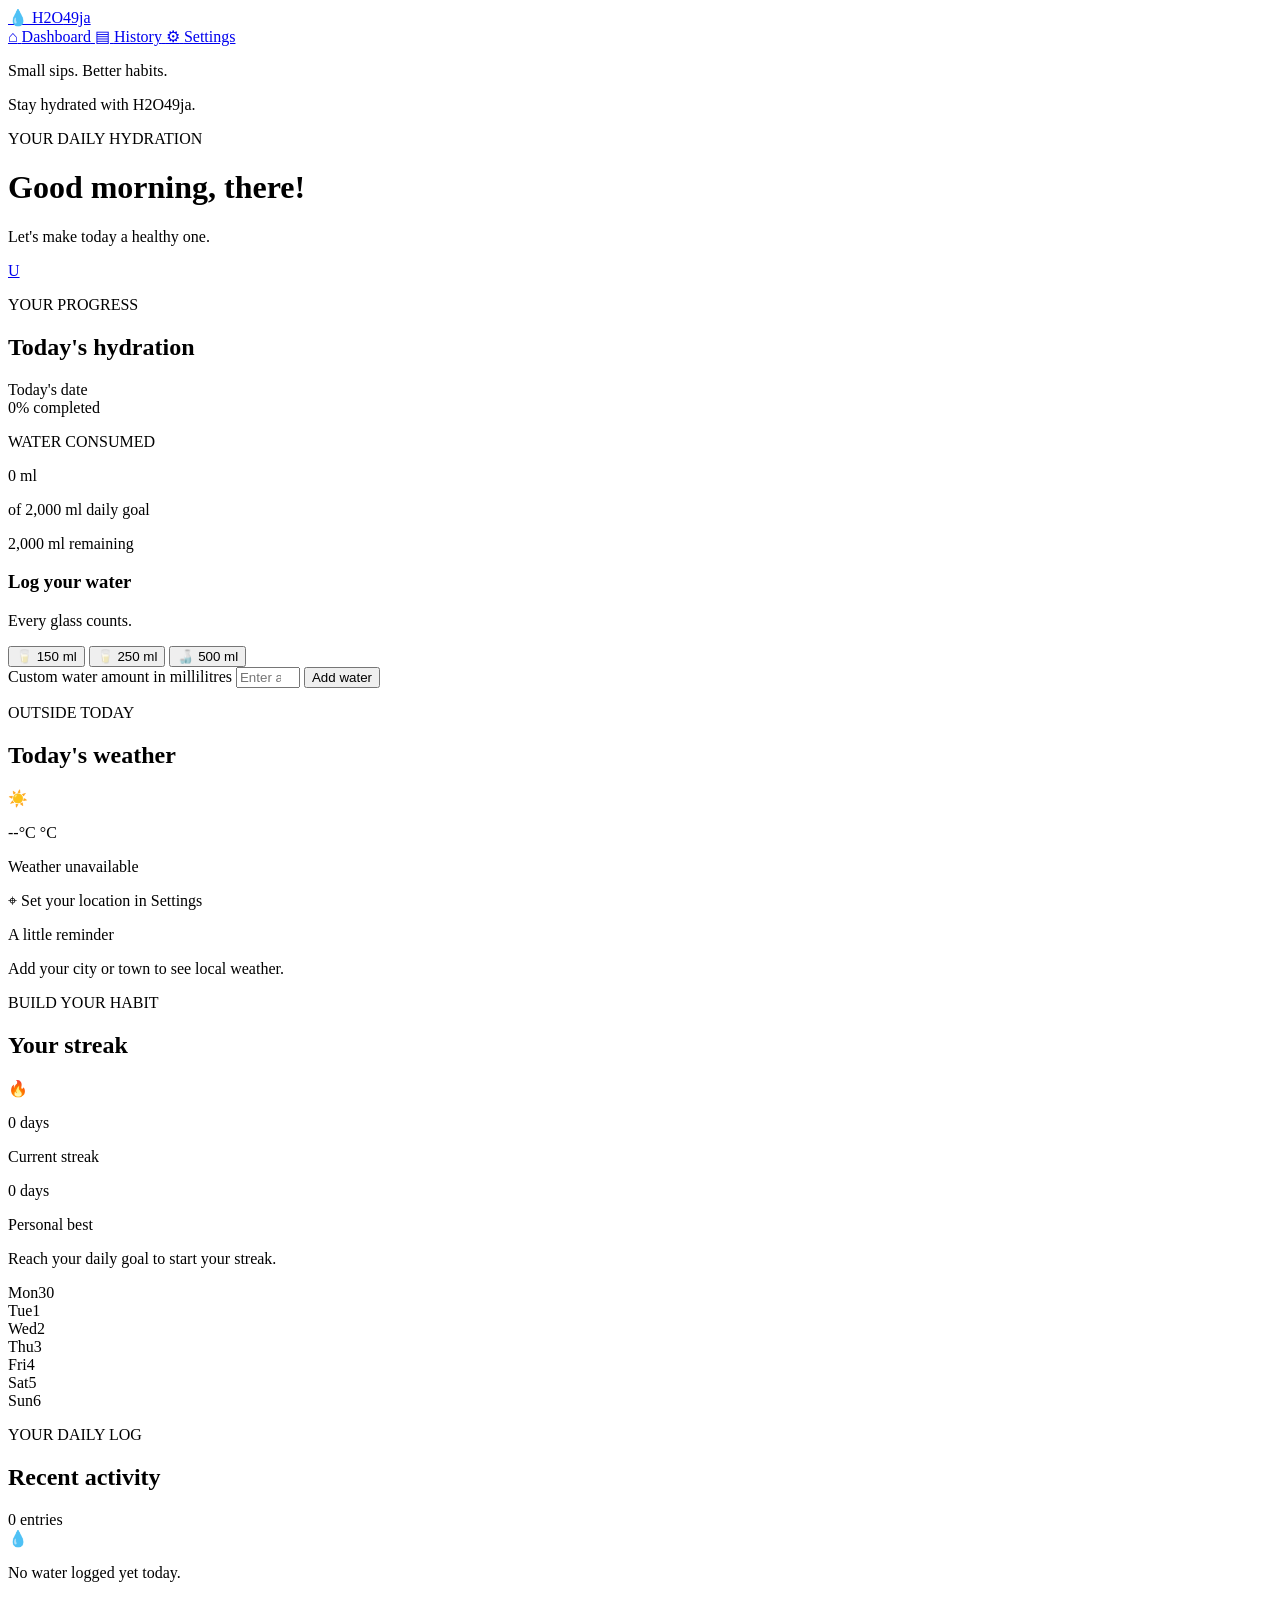
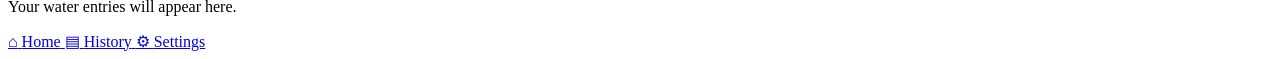
==== pages/index.html @ aa0a31c5 "first commit" ====
<!-- <!DOCTYPE html>
<html lang="en">
<head>
    <meta charset="UTF-8">
    <meta name="viewport" content="width=device-width, initial-scale=1.0">
    <meta name="description" content="helps u track ur daily water">
    <meta name="theme-color" content="#1686D9">
    <title>H20 4 9JA| YOUR HYDRATION DASHBOARD</title>
    <link rel="manifest" href="manifest.json">
</head>
<body>
    <div class="app-layout">
        <aside class="sidebar">
        <a href="" class="brand">h <span>2</span>O <span class="brand-highlight">49JA</span></a>
        <nav class="sidebar-nav">
            <a href="index.html" class="nav-link active"> <span>Dashboard</span></a>
                        <a href="pages/history.html" class="nav-link active"> <span>History</span></a>
                                    <a href="pages/setting.html" class="nav-link active"> <span>Setting</span></a>


        </nav>
        <div class="side-footer">
          <p>Small Sips Better Habit</p> <span>Stay Hydrated With H2049JA</span>
        </div>
        </aside>
        <main class="main-content">
            <header class="page-header">
                <div class="welcome-message">
                   <p class="eyebrow"> Ur Daily Hydration</p>
                   <h1>Good Day, <span id="username">there</span>!</h1>
                   <p>Let make today a healthy one</p>
                </div>
                <a href="pages/setting.html" aria-label="open profile & setting" class="profile-button"><span id="profile-initials"></span></a>
            </header>
            <div class="dashboard-grid">
                <section class="card hydration-card">
                    <div>
                    <div >
                        <p class="eyebrow">Ur Progress</p>
                    </div>

                    <span class="data-label" id="current-data">Today's data</span>
                </div>
                <div class="hydration-progress">
                    <div class="progress-circle" id="progress-circle" aria-label="daily hydration progress" aria-valuemin="0" aria-valuemax="100" aria-valuenow="0">
                           <div class="progress-inner"><span class="progress-percentage" id="progress-percentage">0%</span><span class="progress-caption">Completed</span>
                        </div>
                    </div>
                    <div class="hydration-stat">
                        <p class="eyebrow">Water consumed</p>
                        <p class="water-total"><span id="water-consumed">0</span></p> <span class="unit">ml</span>
                        <p class="water-target">of<span id="daily-goal">2,000</span>ml daily goal</p>
                        <p class="water-remaining"> <span id="water-remaining">2,000</span>water-remaining</p>

                    </div>
                </div>
                   <div class="hydration-divider"></div>
                   <div class="water-login">
                    <div class="section-heading">
                        <h3>log ur water</h3> <p>every glass count</p>
                    </div>
                    <div class="quick-add-buttons">
                        <button type="button" class="water-button" data-water-amount="150"><span>150ml</span></button>
                        <button type="button" class="water-button" data-water-amount="250"><span>250ml</span></button>
                        <button type="button" class="water-button" data-water-amount="500"><span>500ml</span></button>

                    </div>
                    <form action="" id="custom-water-form" class="custom-water-form">
                        <label for="custom-water-form" class="sr-only">custom water amount in ml</label>
                        <input type="number" id="custom-water-amount" name="amount" min="1" max="5000" step="1" placeholder="enter amount in millimeter" required>
                        <button type="submit" class="primary-button">Add water</button>
                    </form>
                    <p id="water-feedback" class="feedback-message" role="status" aria-live="polite"></p>
                   </div>
                    
                </section>
                 <div class="dashboard-side">
                    <section class="card weather-card" aria-labelledby="weather-heading"></section>
                    
                 </div>
            </div>
        </main>
    </div>

</body>
</html> -->

<!DOCTYPE html>
<html lang="en">
<head>
  <meta charset="UTF-8">
  <meta name="viewport" content="width=device-width, initial-scale=1.0">

  <meta
    name="description"
    content="H2O49ja helps you track your daily water intake, build hydration streaks, and stay hydrated."
  >

  <meta name="theme-color" content="#1686D9">

  <title>H2O49ja | Your Hydration Dashboard</title>

  <!-- Main stylesheet -->
  <link rel="stylesheet" href="../CSS/style.css">

  <!-- PWA manifest -->
  <link rel="manifest" href="manifest.json">
</head>

<body>
  <!-- Application layout -->
  <div class="app-layout">

    <!-- Sidebar / desktop navigation -->
    <aside class="sidebar">
      <a href="index.html" class="brand">
        <span class="brand-icon" aria-hidden="true">💧</span>
        <span>H2O<span class="brand-highlight">49ja</span></span>
      </a>

      <nav class="sidebar-nav" aria-label="Main navigation">
        <a href="index.html" class="nav-link active" aria-current="page">
          <span aria-hidden="true">⌂</span>
          <span>Dashboard</span>
        </a>

        <a href="history.html" class="nav-link">
          <span aria-hidden="true">▤</span>
          <span>History</span>
        </a>

        <a href="setting.html" class="nav-link">
          <span aria-hidden="true">⚙</span>
          <span>Settings</span>
        </a>
      </nav>

      <div class="sidebar-footer">
        <p>Small sips. Better habits.</p>
        <span>Stay hydrated with H2O49ja.</span>
      </div>
    </aside>

    <!-- Main dashboard -->
    <main class="main-content">

      <!-- Page heading -->
      <header class="page-header">
        <div class="welcome-message">
          <p class="eyebrow">YOUR DAILY HYDRATION</p>
          <h1>Good morning, <span id="user-name">there</span>!</h1>
          <p>Let's make today a healthy one.</p>
        </div>

        <a href="settings.html" class="profile-button"
           aria-label="Open profile and settings">
          <span id="profile-initial">U</span>
        </a>
      </header>

      <!-- Dashboard content -->
      <div class="dashboard-grid">

        <!-- Main hydration card -->
        <section class="card hydration-card"
                 aria-labelledby="hydration-heading">

          <div class="card-heading">
            <div>
              <p class="eyebrow">YOUR PROGRESS</p>
              <h2 id="hydration-heading">Today's hydration</h2>
            </div>

            <span class="date-label" id="current-date">
              Today's date
            </span>
          </div>

          <div class="hydration-progress">

            <!-- Circular progress will be styled with CSS -->
            <div class="progress-circle"
                 id="progress-circle"
                 role="progressbar"
                 aria-label="Daily hydration progress"
                 aria-valuemin="0"
                 aria-valuemax="100"
                 aria-valuenow="0">

              <div class="progress-inner">
                <span class="progress-percentage"
                      id="progress-percentage">0%</span>
                <span class="progress-caption">completed</span>
              </div>
            </div>

            <div class="hydration-stats">
              <p class="eyebrow">WATER CONSUMED</p>

              <p class="water-total">
                <span id="water-consumed">0</span>
                <span class="unit">ml</span>
              </p>

              <p class="water-target">
                of <span id="daily-goal">2,000</span> ml daily goal
              </p>

              <p class="water-remaining">
                <span id="water-remaining">2,000</span> ml remaining
              </p>
            </div>
          </div>

          <div class="hydration-divider"></div>

          <!-- Quick water logging -->
          <div class="water-logging">
            <div class="section-heading">
              <h3>Log your water</h3>
              <p>Every glass counts.</p>
            </div>

            <div class="quick-add-buttons">
              <button type="button" class="water-button"
                      data-water-amount="150">
                <span class="glass-icon" aria-hidden="true">🥛</span>
                <span>150 ml</span>
              </button>

              <button type="button" class="water-button"
                      data-water-amount="250">
                <span class="glass-icon" aria-hidden="true">🥛</span>
                <span>250 ml</span>
              </button>

              <button type="button" class="water-button"
                      data-water-amount="500">
                <span class="glass-icon" aria-hidden="true">🍶</span>
                <span>500 ml</span>
              </button>
            </div>

            <form id="custom-water-form" class="custom-water-form">
              <label for="custom-water-amount" class="sr-only">
                Custom water amount in millilitres
              </label>

              <input
                type="number"
                id="custom-water-amount"
                name="amount"
                min="1"
                max="5000"
                step="1"
                placeholder="Enter amount in ml"
                required
              >

              <button type="submit" class="primary-button">
                Add water
              </button>
            </form>

            <p id="water-feedback" class="feedback-message"
               role="status" aria-live="polite"></p>
          </div>
        </section>

        <!-- Right column -->
        <div class="dashboard-side">

          <!-- Weather card -->
          <section class="card weather-card"
                   aria-labelledby="weather-heading">

            <div class="card-heading">
              <div>
                <p class="eyebrow">OUTSIDE TODAY</p>
                <h2 id="weather-heading">Today's weather</h2>
              </div>

              <span class="weather-icon" id="weather-icon"
                    aria-hidden="true">☀️</span>
            </div>

            <div class="weather-details">
              <p class="temperature">
                <span id="weather-temperature">--</span>
                <span>°C</span>
              </p>

              <p id="weather-condition">Weather unavailable</p>

              <p class="location-label">
                <span aria-hidden="true">⌖</span>
                <span id="weather-location">Set your location</span>
              </p>
            </div>

            <div class="weather-tip">
              <p class="weather-tip-title">A little reminder</p>
              <p id="weather-tip">
                Drink water regularly throughout the day.
              </p>
            </div>

            <p id="weather-updated" class="weather-updated"></p>
          </section>

          <!-- Streak card -->
          <section class="card streak-card"
                   aria-labelledby="streak-heading">

            <div class="card-heading">
              <div>
                <p class="eyebrow">BUILD YOUR HABIT</p>
                <h2 id="streak-heading">Your streak</h2>
              </div>

              <span class="streak-icon" aria-hidden="true">🔥</span>
            </div>

            <div class="streak-stats">
              <div>
                <p class="streak-number">
                  <span id="current-streak">0</span>
                  <span>days</span>
                </p>
                <p class="muted-text">Current streak</p>
              </div>

              <div class="streak-divider"></div>

              <div>
                <p class="streak-number">
                  <span id="best-streak">0</span>
                  <span>days</span>
                </p>
                <p class="muted-text">Personal best</p>
              </div>
            </div>

            <p class="streak-message" id="streak-message">
              Reach your daily goal to start your streak.
            </p>

            <div class="weekly-calendar"
                 id="weekly-calendar"
                 aria-label="Weekly hydration progress">
              <!-- JavaScript will render the weekly calendar here. -->
            </div>
          </section>

        </div>
      </div>

      <!-- Recent water entries -->
      <section class="card recent-activity"
               aria-labelledby="activity-heading">

        <div class="card-heading">
          <div>
            <p class="eyebrow">YOUR DAILY LOG</p>
            <h2 id="activity-heading">Recent activity</h2>
          </div>

          <span class="activity-count" id="activity-count">
            0 entries
          </span>
        </div>

        <div id="water-history" class="water-history">
          <div class="empty-state">
            <span aria-hidden="true">💧</span>
            <p>No water logged yet today.</p>
            <p>Your water entries will appear here.</p>
          </div>
        </div>
      </section>

      <!-- Mobile bottom navigation -->
      <nav class="bottom-nav" aria-label="Mobile navigation">
        <a href="index.html" class="bottom-nav-link active"
           aria-current="page">
          <span aria-hidden="true">⌂</span>
          <span>Home</span>
        </a>

        <a href="history.html" class="bottom-nav-link">
          <span aria-hidden="true">▤</span>
          <span>History</span>
        </a>

        <a href="settings.html" class="bottom-nav-link">
          <span aria-hidden="true">⚙</span>
          <span>Settings</span>
        </a>
      </nav>

    </main>
  </div>

  <!-- Dashboard JavaScript -->
  <script src="../js/app.js" defer></script>
</body>
</html>
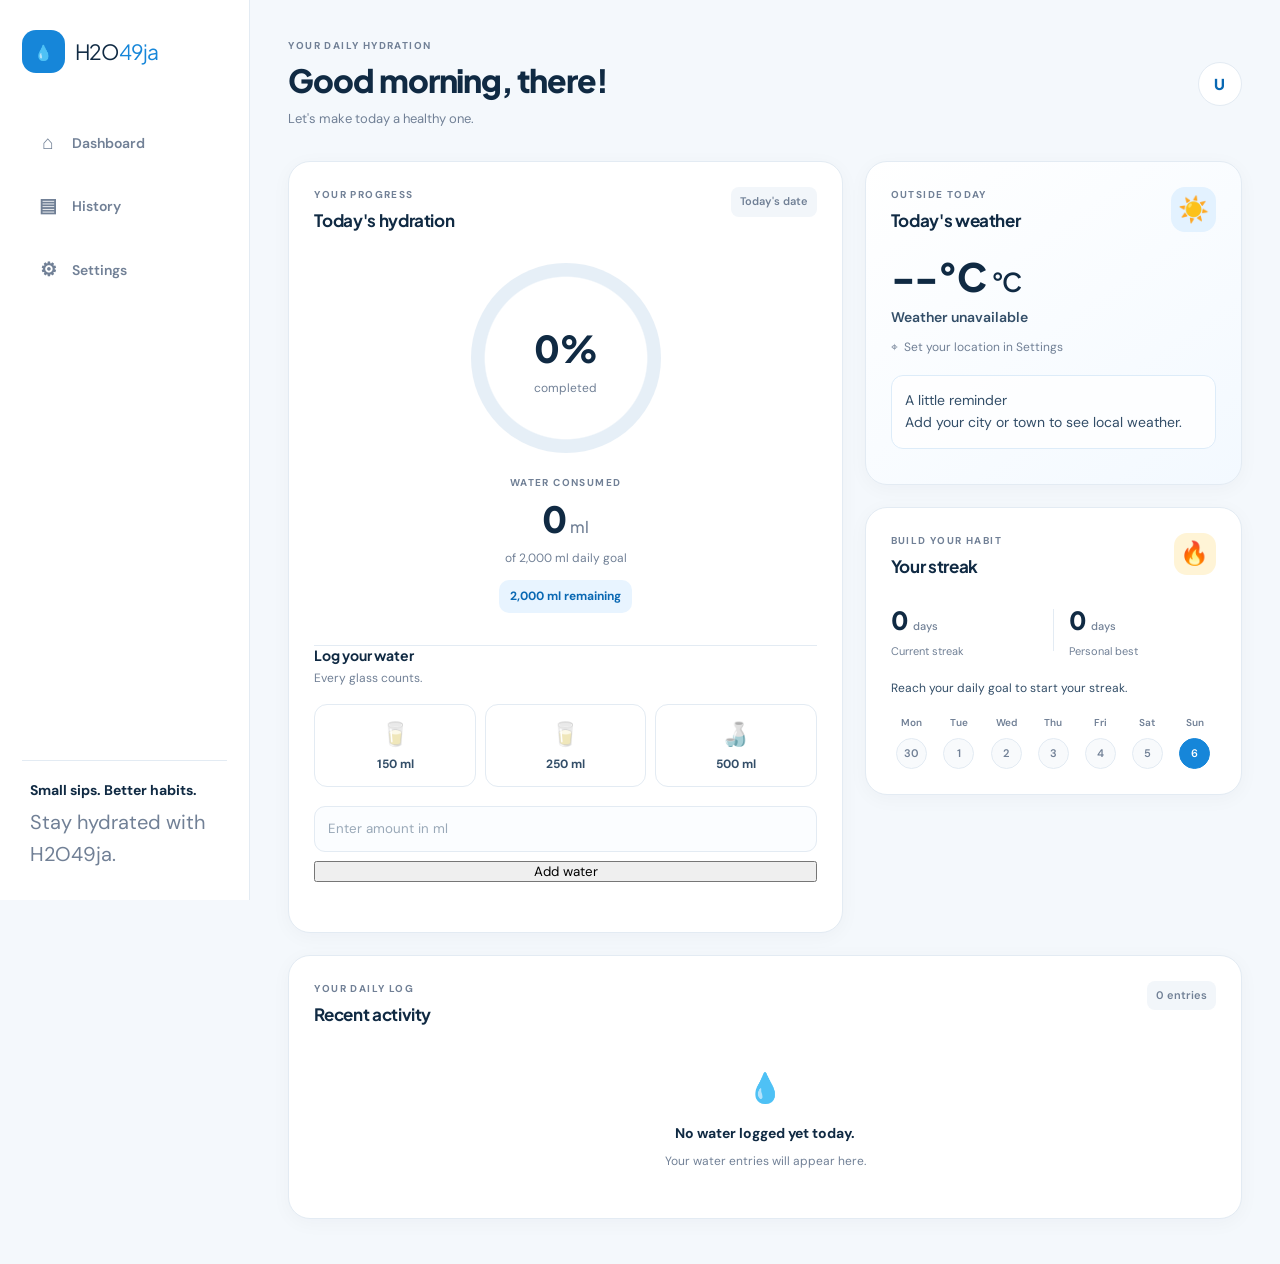
==== commit 905640ab: "update" ====
--- a/pages/index.html
+++ b/pages/index.html
@@ -100,8 +100,10 @@
 
   <title>H2O49ja | Your Hydration Dashboard</title>
 
+  <script src="../js/theme.js"></script>
+
   <!-- Main stylesheet -->
-  <link rel="stylesheet" href="../CSS/style.css">
+  <link rel="stylesheet" href="../css/style.css">
 
   <!-- PWA manifest -->
   <link rel="manifest" href="manifest.json">
@@ -129,7 +131,7 @@
           <span>History</span>
         </a>
 
-        <a href="setting.html" class="nav-link">
+        <a href="settings.html" class="nav-link">
           <span aria-hidden="true">⚙</span>
           <span>Settings</span>
         </a>
--- a/css/style.css
+++ b/css/style.css
@@ -0,0 +1,3688 @@
+/* @import url('https://fonts.googleapis.com/css2?family=DM+Sans:wght@400;500;600;700&family=Plus+Jakarta+Sans:wght@400;500;600;700;800&display=swap');
+
+:root{
+   --primary:#1686d9;
+   --primary-dark:#0968b3;
+   --primary-light:#e8f4ff;
+   --navy:#102a43;
+   --text:#334e68;
+   --muted:#718096;
+   --background:#f4f8fc;
+   --surface:#ffffff;
+   --border: #e3ebf3;
+   --success:#16804a;
+   --success-light:#e3f7eb;
+   --warning:#b7791f;
+   --warning-light:#fff4d6;
+   --radius-sm:10px;
+   --radius-md:16px;
+   --radius-lg:22px;
+   --shadow-card:0px 4px 20px rgba(16, 42, 67, 0.035);
+   --sidebar-width: 250px;    
+}
+
+*{
+    margin:0;
+    padding:0;
+    box-sizing:border-box;
+}
+
+html{
+    scroll-behavior:smooth;
+
+}
+
+body{
+    min-height:100vh;
+    font-family: 'DM sans', sans-serif;
+    background:var(--background);
+    color:var(--text);
+    font-size:14px;
+    line-height:1.6;
+    -webkit-font-smoothing:antialiased;
+
+}
+
+button, input{
+    font-family:inherit;
+}
+
+button, a{
+    -webkit-tap-highlight-color:transparent;
+}
+
+button{
+    cursor:pointer;
+}
+
+a{
+    text-decoration:none;
+    color:inherit;  
+}
+
+button:focus-visible, a:focus-visible, input:focus-visible{
+    outline: 3px solid rgba(22, 134, 217, 0.35);
+    outline-offset: 3px;
+}
+
+button:disabled{
+    cursor: not-allowed;
+    opacity: 0.55;
+}
+
+h1, h2, h3, h4{
+    font-family: 'Plus Jakarta Sans', sans-serif;
+    color: var(--navy);
+    line-height: 1.3;
+}
+
+h1{
+    font-weight: 800;
+    letter-spacing: -1.1px;
+    font-size: clamp(24px, 3vw, 32px);
+}
+
+h2{
+    letter-spacing: -0.35px;
+    font-weight: 700px;
+    font-size: 17px;
+}
+
+h3{
+    font-size: 14px;
+    font-weight: 700;
+}
+
+p{
+    overflow-wrap: anywhere;
+}
+
+img, svg{
+    max-width: 100%;
+}
+
+.app-layout{
+    min-height: 100vh;
+
+}
+.sidebar{
+    display: none;
+}
+.main-content{
+    width: 100%;
+    min-height: 100vh;
+    max-width:1600px;
+    margin: 0 auto;
+    padding: 24px 18px 110px;
+}
+.brand{
+    display: inline-flex;
+    align-items: center;
+    gap: 10px;
+    color: var(--navy);
+    font-family: 'Plus Jakarta Sans', sans-serif;
+    font-size: 21px;
+    font-weight: 800px;
+    letter-spacing: -0.8px;
+}
+.brand-icon{
+    display: grid;
+    width: 40px;
+    height: 40px;
+    place-items: center;
+    border-radius:13px;
+    background:var(--primary-light);
+    font-size: 21px;
+}
+.brand-highlight{
+    color: var(--primary);
+}
+.sidebar-nav{
+    display: flex;
+    flex-direction: column;
+    gap: 7px;
+
+}
+.nav-link{
+    display: flex;
+    align-items: center;
+    gap: 13px;
+    padding: 13px 15px;
+    border-radius:var(--radius-sm);
+    color:var(--muted);
+    font-weight: 600;
+    transition: background 180ms ease, color 180ms ease;
+}
+.nav-link > span:first-child{
+    width: 22px;
+    text-align: center;
+    font-size: 19px;
+}
+.nav-link:hover{
+    background: #f1f7fc;
+    color: var(--primary);
+}
+.nav.active{
+    background: var(--primary-light);
+    color: var(--primary-dark);
+}
+.sidebar-footer{
+    margin-top: auto;
+    padding: 18px 8px 0;
+    border-top:1px solid var(--border);
+}
+.sidebar-footer p{
+    margin-bottom: 5px;
+    color: var(--navy);
+    font-weight: 700;
+}
+.sidebar-footer span{
+    color: var(--muted);
+    font-size: 20px;
+
+}
+.page-header{
+    display: flex;
+    align-items: center;
+    justify-content: space-between;
+    gap: 14px;
+    margin-bottom: 28px;
+
+}
+.welcome-message{
+    min-width: 0;
+
+}
+.eyebrow{
+    margin-bottom: 7px;
+    color: var(--muted);
+    font-size: 10px;
+    font-weight: 700;
+    letter-spacing: 1.4px;
+    line-height: 1.5;
+}
+.welcome-message h1{
+    margin-bottom: 7px;
+
+
+}
+.welcome-message > p:last-child{
+    color: var(--muted);
+    font-size: 13px;
+
+}
+.profile-button{
+    display:grid;
+    width: 44px;
+    flex-shrink: 0;
+    height: 44px;
+    place-items: center;
+    border: 1px solid var(--border);
+    border-radius: 50%;
+    background: var(--surface);
+    color: var(--primary-dark);
+    font-family: 'Plus Jakarta Sans', sans-serif;
+    font-size: 15px;
+    font-weight: 800;
+    transition: border-color 180ms ease, transform 180ms ease;
+
+}
+.profile-button:hover{
+    border-color: var(--primary);
+    transform: translateY(-2px);
+}
+.dashboard-grid{
+    display: grid ;
+    grid-template-columns: minmax(0,1fr);
+    gap: 18px;
+
+}
+.dashboard-side{
+    display: grid;
+    grid-template-columns: minmax(0,1fr);
+    gap: 18px;
+}
+.card{
+    min-width: 0;
+    padding:20px;
+    border: 1px solid var(--border);
+    border-radius: var(--radius-lg);
+    background: var(--surface);
+    box-shadow: var(--shadow-card);
+}
+.card-heading{
+    display: flex;
+    align-items: flex-start;
+    justify-content: space-between;
+    gap: 12px;
+}
+.card-heading h2{
+    overflow-wrap: anywhere;
+
+
+}
+.date-label{
+    flex-shrink: 0;
+    padding: 6px 9px;
+    border-radius: 8px;
+    font-size: 11px;
+    font-weight: 600;
+    color: var(--muted);
+    background: #f2f6fa;
+
+}
+.hydration-progress{
+    display: flex;
+    flex-direction: column;
+    align-items: center;
+    gap: 24px;
+    padding: 28px 0;
+
+}
+.progress-circle{
+    --progress:0%;
+    display: grid;
+    flex-shrink: 0;
+    width: 178px;
+    aspect-ratio: 1;
+    place-items: center;
+    border-radius: 50%;
+    background: radial-gradient(circle, var(--surface) 60%, transparent 61%), conic-gradient(var(--primary) var(--progress),#e6eff7 var(--progress));
+    transition: background 350ms ease;
+    
+
+}
+.progress-inner{
+    display: flex;
+    flex-direction: column;
+    align-items: center;
+    gap: 1px;
+}
+.progress-percentage{
+    color: var(--navy);
+    font-family: 'Plus Jakarta Sans', sans-serif;
+    font-size: 37px;
+    font-weight: 800;
+    letter-spacing: -1.8px;
+
+}
+.progress-caption{
+    color: var(--muted);
+    font-size: 12px;
+    
+}
+.hydration-stats{
+width: 100%;
+text-align: center;
+
+}
+.hydration-stats .eyebrow{
+    margin-bottom: 5px;
+}
+.water-total{
+     color: var(--navy);
+    font-family: 'Plus Jakarta Sans', sans-serif;
+    font-size: 36px;
+    font-weight: 800;
+    letter-spacing: -1.5px;
+    line-height: 1.35
+        ;
+}
+.water-total .unit{
+     color:var(--muted);
+    font-size: 15px;
+    font-weight: 500;
+    letter-spacing: 0;
+}
+.water-target{
+     margin-top: 5px;
+    color: var(--muted);
+     font-size: 12px;
+ }
+.water-remaining{
+    display: inline-block;
+    margin-top: 12px;
+    padding: 7px 11px;
+    border-radius: 10px;
+    background: var(--primary-light);
+        color: var(--primary-dark);
+        font-size: 12px;
+        font-weight: 700;
+
+    }
+.hydration-divider{
+    height: 1px;
+    background: var(--border);
+
+    }
+    .water-login{
+        padding-top: 22px;
+
+    }
+    .section-heading{
+        margin-bottom: 16px;
+    }
+    .section-heading h3{
+        margin-bottom: 4px;
+    }
+    .section-heading p{
+        color: var(--muted);
+        font-size: 12px;
+
+    }
+    .quick-add-buttons{
+        display: grid ;
+        grid-template-columns: repeat(3, minmax(0,1fr));
+        gap: 9px;
+    }
+    .water-button{
+        display: flex;
+        min-height: 83px;
+        min-width: 0;
+        flex-direction: column;
+        align-items: center;
+        justify-content: center;
+        gap: 7px;
+        padding: 10px 4px;
+        border: 1px solid var(--border);
+        border-radius: 13px;
+        background: var(--surface);
+        color:var(var(--text));
+        font-size: 12px;
+        font-weight: 700;
+        transition: border-color 180ms ease background 180ms ease, transform 180ms ease ;
+
+    }
+    .water-button:hover{
+        background-color: var(--primary);
+        background: #e3ebf3;
+        transform: translateY(-2px);
+    } */
+     @import url('https://fonts.googleapis.com/css2?family=DM+Sans:wght@400;500;600;700&family=Plus+Jakarta+Sans:wght@400;500;600;700;800&display=swap');
+
+:root{
+   --primary:#1686d9;
+   --primary-dark:#0968b3;
+   --primary-light:#e8f4ff;
+   --navy:#102a43;
+   --text:#334e68;
+   --muted:#718096;
+   --background:#f4f8fc;
+   --surface:#ffffff;
+   --border: #e3ebf3;
+   --success:#16804a;
+   --success-light:#e3f7eb;
+   --warning:#b7791f;
+   --warning-light:#fff4d6;
+   --radius-sm:10px;
+   --radius-md:16px;
+   --radius-lg:22px;
+   --shadow-card:0px 4px 20px rgba(16, 42, 67, 0.035);
+   --sidebar-width: 250px;    
+}
+
+*{
+    margin:0;
+    padding:0;
+    box-sizing:border-box;
+}
+
+html{
+    scroll-behavior:smooth;
+
+}
+
+body{
+    min-height:100vh;
+    font-family: 'DM sans', sans-serif;
+    background:var(--background);
+    color:var(--text);
+    font-size:14px;
+    line-height:1.6;
+    -webkit-font-smoothing:antialiased;
+
+}
+
+button, input{
+    font-family:inherit;
+}
+
+button, a{
+    -webkit-tap-highlight-color:transparent;
+}
+
+button{
+    cursor:pointer;
+}
+
+a{
+    text-decoration:none;
+    color:inherit;  
+}
+
+button:focus-visible, a:focus-visible, input:focus-visible{
+    outline: 3px solid rgba(22, 134, 217, 0.35);
+    outline-offset: 3px;
+}
+
+button:disabled{
+    cursor: not-allowed;
+    opacity: 0.55;
+}
+
+h1, h2, h3, h4{
+    font-family: 'Plus Jakarta Sans', sans-serif;
+    color: var(--navy);
+    line-height: 1.3;
+}
+
+h1{
+    font-weight: 800;
+    letter-spacing: -1.1px;
+    font-size: clamp(24px, 3vw, 32px);
+}
+
+h2{
+    letter-spacing: -0.35px;
+    font-weight: 700px;
+    font-size: 17px;
+}
+
+h3{
+    font-size: 14px;
+    font-weight: 700;
+}
+
+p{
+    overflow-wrap: anywhere;
+}
+
+img, svg{
+    max-width: 100%;
+}
+
+.app-layout{
+    min-height: 100vh;
+
+}
+.sidebar{
+    display: none;
+}
+.main-content{
+    width: 100%;
+    min-height: 100vh;
+    max-width:1600px;
+    margin: 0 auto;
+    padding: 24px 18px 110px;
+}
+.brand{
+    display: inline-flex;
+    align-items: center;
+    gap: 10px;
+    color: var(--navy);
+    font-family: 'Plus Jakarta Sans', sans-serif;
+    font-size: 21px;
+    font-weight: 800px;
+    letter-spacing: -0.8px;
+}
+.brand-icon{
+    display: grid;
+    width: 40px;
+    height: 40px;
+    place-items: center;
+    border-radius:13px;
+    background:var(--primary-light);
+    font-size: 21px;
+}
+.brand-highlight{
+    color: var(--primary);
+}
+.sidebar-nav{
+    display: flex;
+    flex-direction: column;
+    gap: 7px;
+
+}
+.nav-link{
+    display: flex;
+    align-items: center;
+    gap: 13px;
+    padding: 13px 15px;
+    border-radius:var(--radius-sm);
+    color:var(--muted);
+    font-weight: 600;
+    transition: background 180ms ease, color 180ms ease;
+    
+}
+.nav-link > span:first-child{
+    width: 22px;
+    text-align: center;
+    font-size: 19px;
+}
+.nav-link:hover{
+    background: #f1f7fc;
+    color: var(--primary);
+}
+.nav.active{
+    background: var(--primary-light);
+    color: var(--primary-dark);
+}
+.sidebar-footer{
+    margin-top: auto;
+    padding: 18px 8px 0;
+    border-top:1px solid var(--border);
+}
+.sidebar-footer p{
+    margin-bottom: 5px;
+    color: var(--navy);
+    font-weight: 700;
+}
+.sidebar-footer span{
+    color: var(--muted);
+    font-size: 20px;
+
+}
+.page-header{
+    display: flex;
+    align-items: center;
+    justify-content: space-between;
+    gap: 14px;
+    margin-bottom: 28px;
+
+}
+.welcome-message{
+    min-width: 0;
+
+}
+.eyebrow{
+    margin-bottom: 7px;
+    color: var(--muted);
+    font-size: 10px;
+    font-weight: 700;
+    letter-spacing: 1.4px;
+    line-height: 1.5;
+}
+.welcome-message h1{
+    margin-bottom: 7px;
+
+
+}
+.welcome-message > p:last-child{
+    color: var(--muted);
+    font-size: 13px;
+
+}
+.profile-button{
+    display:grid;
+    width: 44px;
+    flex-shrink: 0;
+    height: 44px;
+    place-items: center;
+    border: 1px solid var(--border);
+    border-radius: 50%;
+    background: var(--surface);
+    color: var(--primary-dark);
+    font-family: 'Plus Jakarta Sans', sans-serif;
+    font-size: 15px;
+    font-weight: 800;
+    transition: border-color 180ms ease, transform 180ms ease;
+
+}
+.profile-button:hover{
+    border-color: var(--primary);
+    transform: translateY(-2px);
+}
+.dashboard-grid{
+    display: grid ;
+    grid-template-columns: minmax(0,1fr);
+    gap: 18px;
+
+}
+.dashboard-side{
+    display: grid;
+    grid-template-columns: minmax(0,1fr);
+    gap: 18px;
+}
+.card{
+    min-width: 0;
+    padding:20px;
+    border: 1px solid var(--border);
+    border-radius: var(--radius-lg);
+    background: var(--surface);
+    box-shadow: var(--shadow-card);
+}
+.card-heading{
+    display: flex;
+    align-items: flex-start;
+    justify-content: space-between;
+    gap: 12px;
+}
+.card-heading h2{
+    overflow-wrap: anywhere;
+
+
+}
+.date-label{
+    flex-shrink: 0;
+    padding: 6px 9px;
+    border-radius: 8px;
+    font-size: 11px;
+    font-weight: 600;
+    color: var(--muted);
+    background: #f2f6fa;
+
+}
+.hydration-progress{
+    display: flex;
+    flex-direction: column;
+    align-items: center;
+    gap: 24px;
+    padding: 28px 0;
+
+}
+.progress-circle{
+    --progress:0%;
+    display: grid;
+    flex-shrink: 0;
+    width: 178px;
+    aspect-ratio: 1;
+    place-items: center;
+    border-radius: 50%;
+    background: radial-gradient(circle, var(--surface) 60%, transparent 61%), conic-gradient(var(--primary) var(--progress),#e6eff7 var(--progress));
+    transition: background 350ms ease;
+    
+
+}
+.progress-inner{
+    display: flex;
+    flex-direction: column;
+    align-items: center;
+    gap: 1px;
+}
+.progress-percentage{
+    color: var(--navy);
+    font-family: 'Plus Jakarta Sans', sans-serif;
+    font-size: 37px;
+    font-weight: 800;
+    letter-spacing: -1.8px;
+
+}
+.progress-caption{
+    color: var(--muted);
+    font-size: 12px;
+    
+}
+.hydration-stats{
+    width: 100%;
+    text-align: center;
+}
+.hydration-stats .eyebrow{
+    margin-bottom: 5px;
+}
+.water-total{
+    color: var(--navy);
+    font-family: 'Plus Jakarta Sans', sans-serif;
+    font-size: 36px;
+     font-weight:800 ;
+    letter-spacing: -1.5px;
+    line-height: 1.35;
+}
+.water-total .unit{
+    color: var(--muted);
+    font-size: 16px;
+    font-weight:500 ;
+    letter-spacing:0;
+}
+.water-target{
+    margin-top: 5px;
+    color: var(--muted);
+    font-size: 12px;
+
+}
+.water-remaining{
+    display: inline-block;
+    margin-top: 12px;
+    padding: 7px 11px;
+    border-radius:10px;
+    background: var(--primary-light);
+    color: var(--primary-dark);
+    font-size: 12px;
+    font-weight: 700;
+
+}
+.hydration-divider{
+    height: 1px;
+    background:var(--border);
+}
+.water-login{
+    padding-top: 22px;
+
+}
+.section-heading{
+    margin-bottom: 16px;
+
+}
+.section-heading h3{
+    margin-bottom: 4px;
+}
+.section-heading p{
+    color: var(--muted);
+    font-size: 12px;
+
+
+}
+.quick-add-buttons{
+    display: grid ;
+    grid-template-columns: repeat(3, minmax(0,1fr));
+    gap: 9px;
+}
+.water-button{
+    display: flex;
+    min-width: 0;
+    min-height: 83px;
+    flex-direction: column;
+    align-items: center;
+    justify-content: center;
+    gap: 7px;
+    padding:10px 4px;
+    border: 1px solid var(--border);
+    border-radius: 13px;
+    background: var(--surface);
+    color: var(--text);
+    font-size: 12px;
+    font-weight: 700;
+    transition: border-color 180ms ease, background 180ms ease, transform 180ms ease;
+}
+.water-button:hover{
+    border-color: var(--primary);
+    background: #f4faff;
+    transform: translateY(-2px);
+}
+.water-button:active{
+    transform: scale(0.97);
+
+}
+.glass-icon{
+    font-size: 23px;
+
+
+}
+.custom-water-form{
+    display: flex;
+    flex-direction: column;
+    gap: 9px;
+    margin-top: 19px;
+}
+.custom-water-form input{
+    width: 100%;
+    min-width: 0;
+    min-height: 46px;
+    padding: 12px 13px;
+    border: 1px solid var(--border);
+    border-radius: 11px;
+    background: #fbfdff;
+    color: var(--navy);
+    outline: none;
+    transition: border-color 180ms ease;
+}
+.custom-water-form input::placeholder{
+    color: #9aa9b8;
+
+}
+.custom-water-form input:focus{
+    border-color: var(--primary);
+
+}
+.primary-buton{
+    display: inline-flex;
+    min-height: 46px;
+    align-items: center;
+    justify-content: center;
+    padding: 12px 18px;
+    border: none;
+    border-radius: 11px;
+    background: var(--primary);
+    color: #ffffff;
+    font-weight: 700;
+    transition: background 180ms ease, transform 180ms ease;
+}
+.primary-buton:active{
+    transform: scale(0.98);
+
+}
+.primary-buton:hover{
+    background: var(--primary-dark);
+
+}
+.feedback-message{
+    min-height: 15px;
+    font-size: 12px;
+    margin-top: 10px;
+    color: var(--success);
+}
+.weather-card{
+    overflow: hidden;
+    background: linear-gradient(145deg,#ffffff 0%, #f3f9ff 100%);
+}
+.weather-icon{
+    display: grid;
+    height: 45px;
+    width: 45px;
+    flex-shrink: 0;
+    place-items: center;
+    border-radius: 14px;
+    background: #e3f2ff;
+    font-size: 25px;
+}
+.weather-details{
+    padding: 20px 0 17px;
+
+}
+.temperature{
+    color: var(--navy);
+    font-family: 'Plus Jakarta Sans', sans-serif;
+    font-size: 39px;
+    font-weight: 800;
+    letter-spacing: -1.8px;
+    line-height: 1.3;
+
+
+}
+.temperature span:last-child{
+    font-size: 26px;
+    font-weight: 600;
+}
+#weather-condition{
+    margin-top: 3px;
+    color: var(--text);
+    font-weight: 600;
+}
+.location-label{
+    display: flex;
+    font-size: 12px;
+    color: var(--muted);
+    gap: 6px;
+    align-items: center;
+    margin-top: 10px;
+}
+.weather-tip{
+    padding: 13px ;
+    border: 1px solid #ddecf9;
+    border-radius:12px;
+    background: rgba(255, 255, 255, 0.8);
+}
+.weather-tip title{
+    margin-bottom: 12px;
+    color: var(--primary-dark);
+    font-size: 12px;
+    font-weight: 700;
+}
+.weather-tip > p:last-child{
+    color: var(--text);
+    line-height: 1.7;
+}
+.weather-updated{
+    margin-top: 10px;
+    color: var(--muted);
+    font-size: 10px;
+}
+.streak-icon {
+  display: grid;
+  width: 42px;
+  height: 42px;
+  flex-shrink: 0;
+  place-items: center;
+  border-radius: 13px;
+  background: var(--warning-light);
+  font-size: 23px;
+}
+
+.streak-stats {
+  display: grid;
+  grid-template-columns: minmax(0, 1fr) 1px minmax(0, 1fr);
+  align-items: center;
+  gap: 15px;
+  margin: 23px 0 17px;
+}
+
+.streak-number {
+  display: flex;
+  flex-wrap: wrap;
+  align-items: baseline;
+  gap: 5px;
+  color: var(--navy);
+  font-family: 'Plus Jakarta Sans', sans-serif;
+  font-size: 25px;
+  font-weight: 800;
+  letter-spacing: -0.8px;
+}
+
+.streak-number span:last-child {
+  color: var(--muted);
+  font-family: 'DM Sans', sans-serif;
+  font-size: 11px;
+  font-weight: 500;
+  letter-spacing: 0;
+}
+
+.muted-text {
+  margin-top: 3px;
+  color: var(--muted);
+  font-size: 11px;
+}
+
+.streak-divider {
+  width: 1px;
+  height: 42px;
+  background: var(--border);
+}
+
+.streak-message {
+  margin-bottom: 17px;
+  color: var(--text);
+  font-size: 12px;
+  line-height: 1.7;
+}
+
+.weekly-calendar {
+  display: grid;
+  grid-template-columns: repeat(7, minmax(0, 1fr));
+  gap: 5px;
+}
+
+.calendar-day {
+  display: flex;
+  min-width: 0;
+  flex-direction: column;
+  align-items: center;
+  gap: 7px;
+}
+
+.calendar-day-name {
+  color: var(--muted);
+  font-size: 10px;
+  font-weight: 600;
+}
+
+.calendar-day-number {
+  display: grid;
+  width: 31px;
+  max-width: 100%;
+  aspect-ratio: 1;
+  place-items: center;
+  border: 1px solid var(--border);
+  border-radius: 50%;
+  background: #F8FAFC;
+  color: var(--muted);
+  font-size: 11px;
+  font-weight: 600;
+}
+
+.calendar-day.completed .calendar-day-number {
+  border-color: #C8EED8;
+  background: var(--success-light);
+  color: var(--success);
+}
+
+.calendar-day.today .calendar-day-number {
+  border-color: var(--primary);
+  background: var(--primary);
+  color: #FFFFFF;
+}
+
+.calendar-day.completed.today .calendar-day-number {
+  border-color: var(--success);
+  background: var(--success);
+  color: #FFFFFF;
+}
+
+/* ========================================
+   Recent activity
+======================================== */
+
+.recent-activity {
+  margin-top: 20px;
+}
+
+.activity-count {
+  padding: 6px 9px;
+  border-radius: 8px;
+  background: #F2F6FA;
+  color: var(--muted);
+  font-size: 11px;
+  font-weight: 600;
+}
+
+.water-history {
+  margin-top: 18px;
+}
+
+.empty-state {
+  display: flex;
+  min-height: 150px;
+  flex-direction: column;
+  align-items: center;
+  justify-content: center;
+  gap: 7px;
+  padding: 20px;
+  text-align: center;
+}
+
+.empty-state > span {
+  margin-bottom: 4px;
+  font-size: 29px;
+}
+
+.empty-state p:first-of-type {
+  color: var(--navy);
+  font-weight: 700;
+}
+
+.empty-state p:last-of-type {
+  color: var(--muted);
+  font-size: 12px;
+}
+
+.water-history-list {
+  display: flex;
+  flex-direction: column;
+}
+
+.water-entry {
+  display: flex;
+  align-items: center;
+  gap: 12px;
+  padding: 13px 0;
+  border-bottom: 1px solid var(--border);
+}
+
+.water-entry:last-child {
+  border-bottom: none;
+}
+
+.water-entry-icon {
+  display: grid;
+  width: 40px;
+  height: 40px;
+  flex-shrink: 0;
+  place-items: center;
+  border-radius: 12px;
+  background: var(--primary-light);
+  font-size: 19px;
+}
+
+.water-entry-details {
+  flex: 1;
+  min-width: 0;
+}
+
+.water-entry-details p:first-child {
+  color: var(--navy);
+  font-weight: 700;
+}
+
+.water-entry-details p:last-child {
+  color: var(--muted);
+  font-size: 11px;
+}
+
+.water-entry-amount {
+  color: var(--primary-dark);
+  font-weight: 700;
+  white-space: nowrap;
+}
+
+/* ========================================
+   Accessibility helpers
+======================================== */
+
+.sr-only {
+  position: absolute;
+  width: 1px;
+  height: 1px;
+  overflow: hidden;
+  clip: rect(0, 0, 0, 0);
+  white-space: nowrap;
+  clip-path: inset(50%);
+}
+
+/* ========================================
+   Mobile bottom navigation
+======================================== */
+
+.bottom-nav {
+  position: fixed;
+  z-index: 100;
+  right: 0;
+  bottom: 0;
+  left: 0;
+  display: grid;
+  grid-template-columns: repeat(3, 1fr);
+  padding: 10px 12px calc(10px + env(safe-area-inset-bottom));
+  border-top: 1px solid var(--border);
+  background: rgba(255, 255, 255, 0.96);
+  box-shadow: 0 -5px 20px rgba(16, 42, 67, 0.04);
+  backdrop-filter: blur(14px);
+  -webkit-backdrop-filter: blur(14px);
+}
+
+.bottom-nav-link {
+  display: flex;
+  min-height: 48px;
+  flex-direction: column;
+  align-items: center;
+  justify-content: center;
+  gap: 2px;
+  border-radius: 10px;
+  color: var(--muted);
+  font-size: 10px;
+  font-weight: 600;
+}
+
+.bottom-nav-link > span:first-child {
+  font-size: 20px;
+  line-height: 1.3;
+}
+
+.bottom-nav-link.active {
+  color: var(--primary-dark);
+}
+
+.bottom-nav-link.active > span:first-child {
+  transform: translateY(-1px);
+}
+
+/* ========================================
+   Tablet layout
+======================================== */
+
+@media (min-width: 600px) {
+  .main-content {
+    padding: 32px 28px 120px;
+  }
+
+  .page-header {
+    margin-bottom: 32px;
+  }
+
+  .dashboard-grid {
+    grid-template-columns: minmax(0, 1fr);
+    gap: 22px;
+  }
+
+  .dashboard-side {
+    grid-template-columns: repeat(2, minmax(0, 1fr));
+    gap: 22px;
+  }
+
+  .card {
+    padding: 25px;
+  }
+
+  .hydration-progress {
+    flex-direction: row;
+    justify-content: center;
+    gap: 45px;
+    padding: 34px 0;
+  }
+
+  .hydration-stats {
+    width: auto;
+    min-width: 180px;
+    text-align: left;
+  }
+
+  .custom-water-form {
+    flex-direction: row;
+  }
+
+  .custom-water-form input {
+    flex: 1;
+  }
+
+  .bottom-nav {
+    right: 18px;
+    bottom: 14px;
+    left: 18px;
+    max-width: 480px;
+    margin: 0 auto;
+    border: 1px solid var(--border);
+    border-radius: 18px;
+  }
+
+  .recent-activity {
+    margin-top: 22px;
+  }
+}
+
+/* ========================================
+   Desktop layout
+======================================== */
+
+@media (min-width: 1100px) {
+  .app-layout {
+    display: flex;
+  }
+
+  .sidebar {
+    position: fixed;
+    top: 0;
+    bottom: 0;
+    left: 0;
+    display: flex;
+    width: var(--sidebar-width);
+    flex-direction: column;
+    gap: 42px;
+    padding: 30px 22px;
+    border-right: 1px solid var(--border);
+    background: var(--surface);
+  }
+
+  .main-content {
+    width: calc(100% - var(--sidebar-width));
+    max-width: 1350px;
+    margin-left: var(--sidebar-width);
+    padding: 38px clamp(26px, 3vw, 48px) 45px;
+  }
+
+  .dashboard-grid {
+    grid-template-columns: minmax(0, 1.25fr) minmax(310px, 0.85fr);
+    align-items: start;
+    gap: 22px;
+  }
+
+  .dashboard-side {
+    grid-template-columns: minmax(0, 1fr);
+    gap: 22px;
+  }
+
+  .card {
+    padding: 25px;
+  }
+
+  .hydration-progress {
+    flex-direction: column;
+    gap: 22px;
+    padding: 32px 0;
+  }
+
+  .hydration-stats {
+    width: 100%;
+    text-align: center;
+  }
+
+  .progress-circle {
+    width: 190px;
+  }
+
+  .custom-water-form {
+    flex-direction: column;
+  }
+
+  .bottom-nav {
+    display: none;
+  }
+
+  .recent-activity {
+    margin-top: 22px;
+  }
+}
+
+/* ========================================
+   Large desktop refinements
+======================================== */
+
+@media (min-width: 1400px) {
+  .dashboard-grid {
+    grid-template-columns: minmax(0, 1.3fr) minmax(340px, 0.8fr);
+    gap: 26px;
+  }
+
+  .card {
+    padding: 28px;
+  }
+}
+
+/* ========================================
+   Reduced motion preference
+======================================== */
+
+@media (prefers-reduced-motion: reduce) {
+  *,
+  *::before,
+  *::after {
+    scroll-behavior: auto !important;
+    transition-duration: 0.01ms !important;
+    animation-duration: 0.01ms !important;
+    animation-iteration-count: 1 !important;
+  }
+}/* ========================================
+   Streak card
+======================================== */
+
+.streak-icon {
+  display: grid;
+  width: 42px;
+  height: 42px;
+  flex-shrink: 0;
+  place-items: center;
+  border-radius: 13px;
+  background: var(--warning-light);
+  font-size: 23px;
+}
+
+.streak-stats {
+  display: grid;
+  grid-template-columns: minmax(0, 1fr) 1px minmax(0, 1fr);
+  align-items: center;
+  gap: 15px;
+  margin: 23px 0 17px;
+}
+
+.streak-number {
+  display: flex;
+  flex-wrap: wrap;
+  align-items: baseline;
+  gap: 5px;
+  color: var(--navy);
+  font-family: 'Plus Jakarta Sans', sans-serif;
+  font-size: 25px;
+  font-weight: 800;
+  letter-spacing: -0.8px;
+}
+
+.streak-number span:last-child {
+  color: var(--muted);
+  font-family: 'DM Sans', sans-serif;
+  font-size: 11px;
+  font-weight: 500;
+  letter-spacing: 0;
+}
+
+.muted-text {
+  margin-top: 3px;
+  color: var(--muted);
+  font-size: 11px;
+}
+
+.streak-divider {
+  width: 1px;
+  height: 42px;
+  background: var(--border);
+}
+
+.streak-message {
+  margin-bottom: 17px;
+  color: var(--text);
+  font-size: 12px;
+  line-height: 1.7;
+}
+
+.weekly-calendar {
+  display: grid;
+  grid-template-columns: repeat(7, minmax(0, 1fr));
+  gap: 5px;
+}
+
+.calendar-day {
+  display: flex;
+  min-width: 0;
+  flex-direction: column;
+  align-items: center;
+  gap: 7px;
+}
+
+.calendar-day-name {
+  color: var(--muted);
+  font-size: 10px;
+  font-weight: 600;
+}
+
+.calendar-day-number {
+  display: grid;
+  width: 31px;
+  max-width: 100%;
+  aspect-ratio: 1;
+  place-items: center;
+  border: 1px solid var(--border);
+  border-radius: 50%;
+  background: #F8FAFC;
+  color: var(--muted);
+  font-size: 11px;
+  font-weight: 600;
+}
+
+.calendar-day.completed .calendar-day-number {
+  border-color: #C8EED8;
+  background: var(--success-light);
+  color: var(--success);
+}
+
+.calendar-day.today .calendar-day-number {
+  border-color: var(--primary);
+  background: var(--primary);
+  color: #FFFFFF;
+}
+
+.calendar-day.completed.today .calendar-day-number {
+  border-color: var(--success);
+  background: var(--success);
+  color: #FFFFFF;
+}
+
+/* ========================================
+   Recent activity
+======================================== */
+
+.recent-activity {
+  margin-top: 20px;
+}
+
+.activity-count {
+  padding: 6px 9px;
+  border-radius: 8px;
+  background: #F2F6FA;
+  color: var(--muted);
+  font-size: 11px;
+  font-weight: 600;
+}
+
+.water-history {
+  margin-top: 18px;
+}
+
+.empty-state {
+  display: flex;
+  min-height: 150px;
+  flex-direction: column;
+  align-items: center;
+  justify-content: center;
+  gap: 7px;
+  padding: 20px;
+  text-align: center;
+}
+
+.empty-state > span {
+  margin-bottom: 4px;
+  font-size: 29px;
+}
+
+.empty-state p:first-of-type {
+  color: var(--navy);
+  font-weight: 700;
+}
+
+.empty-state p:last-of-type {
+  color: var(--muted);
+  font-size: 12px;
+}
+
+.water-history-list {
+  display: flex;
+  flex-direction: column;
+}
+
+.water-entry {
+  display: flex;
+  align-items: center;
+  gap: 12px;
+  padding: 13px 0;
+  border-bottom: 1px solid var(--border);
+}
+
+.water-entry:last-child {
+  border-bottom: none;
+}
+
+.water-entry-icon {
+  display: grid;
+  width: 40px;
+  height: 40px;
+  flex-shrink: 0;
+  place-items: center;
+  border-radius: 12px;
+  background: var(--primary-light);
+  font-size: 19px;
+}
+
+.water-entry-details {
+  flex: 1;
+  min-width: 0;
+}
+
+.water-entry-details p:first-child {
+  color: var(--navy);
+  font-weight: 700;
+}
+
+.water-entry-details p:last-child {
+  color: var(--muted);
+  font-size: 11px;
+}
+
+.water-entry-amount {
+  color: var(--primary-dark);
+  font-weight: 700;
+  white-space: nowrap;
+}
+
+/* ========================================
+   Accessibility helpers
+======================================== */
+
+.sr-only {
+  position: absolute;
+  width: 1px;
+  height: 1px;
+  overflow: hidden;
+  clip: rect(0, 0, 0, 0);
+  white-space: nowrap;
+  clip-path: inset(50%);
+}
+
+/* ========================================
+   Mobile bottom navigation
+======================================== */
+
+.bottom-nav {
+  position: fixed;
+  z-index: 100;
+  right: 0;
+  bottom: 0;
+  left: 0;
+  display: grid;
+  grid-template-columns: repeat(3, 1fr);
+  padding: 10px 12px calc(10px + env(safe-area-inset-bottom));
+  border-top: 1px solid var(--border);
+  background: rgba(255, 255, 255, 0.96);
+  box-shadow: 0 -5px 20px rgba(16, 42, 67, 0.04);
+  backdrop-filter: blur(14px);
+  -webkit-backdrop-filter: blur(14px);
+}
+
+.bottom-nav-link {
+  display: flex;
+  min-height: 48px;
+  flex-direction: column;
+  align-items: center;
+  justify-content: center;
+  gap: 2px;
+  border-radius: 10px;
+  color: var(--muted);
+  font-size: 10px;
+  font-weight: 600;
+}
+
+.bottom-nav-link > span:first-child {
+  font-size: 20px;
+  line-height: 1.3;
+}
+
+.bottom-nav-link.active {
+  color: var(--primary-dark);
+}
+
+.bottom-nav-link.active > span:first-child {
+  transform: translateY(-1px);
+}
+
+/* ========================================
+   Tablet layout
+======================================== */
+
+@media (min-width: 600px) {
+  .main-content {
+    padding: 32px 28px 120px;
+  }
+
+  .page-header {
+    margin-bottom: 32px;
+  }
+
+  .dashboard-grid {
+    grid-template-columns: minmax(0, 1fr);
+    gap: 22px;
+  }
+
+  .dashboard-side {
+    grid-template-columns: repeat(2, minmax(0, 1fr));
+    gap: 22px;
+  }
+
+  .card {
+    padding: 25px;
+  }
+
+  .hydration-progress {
+    flex-direction: row;
+    justify-content: center;
+    gap: 45px;
+    padding: 34px 0;
+  }
+
+  .hydration-stats {
+    width: auto;
+    min-width: 180px;
+    text-align: left;
+  }
+
+  .custom-water-form {
+    flex-direction: row;
+  }
+
+  .custom-water-form input {
+    flex: 1;
+  }
+
+  .bottom-nav {
+    right: 18px;
+    bottom: 14px;
+    left: 18px;
+    max-width: 480px;
+    margin: 0 auto;
+    border: 1px solid var(--border);
+    border-radius: 18px;
+  }
+
+  .recent-activity {
+    margin-top: 22px;
+  }
+}
+
+/* ========================================
+   Desktop layout
+======================================== */
+
+@media (min-width: 1100px) {
+  .app-layout {
+    display: flex;
+  }
+
+  .sidebar {
+    position: fixed;
+    top: 0;
+    bottom: 0;
+    left: 0;
+    display: flex;
+    width: var(--sidebar-width);
+    flex-direction: column;
+    gap: 42px;
+    padding: 30px 22px;
+    border-right: 1px solid var(--border);
+    background: var(--surface);
+  }
+
+  .main-content {
+    width: calc(100% - var(--sidebar-width));
+    max-width: 1350px;
+    margin-left: var(--sidebar-width);
+    padding: 38px clamp(26px, 3vw, 48px) 45px;
+  }
+
+  .dashboard-grid {
+    grid-template-columns: minmax(0, 1.25fr) minmax(310px, 0.85fr);
+    align-items: start;
+    gap: 22px;
+  }
+
+  .dashboard-side {
+    grid-template-columns: minmax(0, 1fr);
+    gap: 22px;
+  }
+
+  .card {
+    padding: 25px;
+  }
+
+  .hydration-progress {
+    flex-direction: column;
+    gap: 22px;
+    padding: 32px 0;
+  }
+
+  .hydration-stats {
+    width: 100%;
+    text-align: center;
+  }
+
+  .progress-circle {
+    width: 190px;
+  }
+
+  .custom-water-form {
+    flex-direction: column;
+  }
+
+  .bottom-nav {
+    display: none;
+  }
+
+  .recent-activity {
+    margin-top: 22px;
+  }
+}
+
+/* ========================================
+   Large desktop refinements
+======================================== */
+
+@media (min-width: 1400px) {
+  .dashboard-grid {
+    grid-template-columns: minmax(0, 1.3fr) minmax(340px, 0.8fr);
+    gap: 26px;
+  }
+
+  .card {
+    padding: 28px;
+  }
+}
+
+/* ========================================
+   Reduced motion preference
+======================================== */
+
+@media (prefers-reduced-motion: reduce) {
+  *,
+  *::before,
+  *::after {
+    scroll-behavior: auto !important;
+    transition-duration: 0.01ms !important;
+    animation-duration: 0.01ms !important;
+    animation-iteration-count: 1 !important;
+  }
+}/* ========================================
+   Streak card
+======================================== */
+
+.streak-icon {
+  display: grid;
+  width: 42px;
+  height: 42px;
+  flex-shrink: 0;
+  place-items: center;
+  border-radius: 13px;
+  background: var(--warning-light);
+  font-size: 23px;
+}
+
+.streak-stats {
+  display: grid;
+  grid-template-columns: minmax(0, 1fr) 1px minmax(0, 1fr);
+  align-items: center;
+  gap: 15px;
+  margin: 23px 0 17px;
+}
+
+.streak-number {
+  display: flex;
+  flex-wrap: wrap;
+  align-items: baseline;
+  gap: 5px;
+  color: var(--navy);
+  font-family: 'Plus Jakarta Sans', sans-serif;
+  font-size: 25px;
+  font-weight: 800;
+  letter-spacing: -0.8px;
+}
+
+.streak-number span:last-child {
+  color: var(--muted);
+  font-family: 'DM Sans', sans-serif;
+  font-size: 11px;
+  font-weight: 500;
+  letter-spacing: 0;
+}
+
+.muted-text {
+  margin-top: 3px;
+  color: var(--muted);
+  font-size: 11px;
+}
+
+.streak-divider {
+  width: 1px;
+  height: 42px;
+  background: var(--border);
+}
+
+.streak-message {
+  margin-bottom: 17px;
+  color: var(--text);
+  font-size: 12px;
+  line-height: 1.7;
+}
+
+.weekly-calendar {
+  display: grid;
+  grid-template-columns: repeat(7, minmax(0, 1fr));
+  gap: 5px;
+}
+
+.calendar-day {
+  display: flex;
+  min-width: 0;
+  flex-direction: column;
+  align-items: center;
+  gap: 7px;
+}
+
+.calendar-day-name {
+  color: var(--muted);
+  font-size: 10px;
+  font-weight: 600;
+}
+
+.calendar-day-number {
+  display: grid;
+  width: 31px;
+  max-width: 100%;
+  aspect-ratio: 1;
+  place-items: center;
+  border: 1px solid var(--border);
+  border-radius: 50%;
+  background: #F8FAFC;
+  color: var(--muted);
+  font-size: 11px;
+  font-weight: 600;
+}
+
+.calendar-day.completed .calendar-day-number {
+  border-color: #C8EED8;
+  background: var(--success-light);
+  color: var(--success);
+}
+
+.calendar-day.today .calendar-day-number {
+  border-color: var(--primary);
+  background: var(--primary);
+  color: #FFFFFF;
+}
+
+.calendar-day.completed.today .calendar-day-number {
+  border-color: var(--success);
+  background: var(--success);
+  color: #FFFFFF;
+}
+
+/* ========================================
+   Recent activity
+======================================== */
+
+.recent-activity {
+  margin-top: 20px;
+}
+
+.activity-count {
+  padding: 6px 9px;
+  border-radius: 8px;
+  background: #F2F6FA;
+  color: var(--muted);
+  font-size: 11px;
+  font-weight: 600;
+}
+
+.water-history {
+  margin-top: 18px;
+}
+
+.empty-state {
+  display: flex;
+  min-height: 150px;
+  flex-direction: column;
+  align-items: center;
+  justify-content: center;
+  gap: 7px;
+  padding: 20px;
+  text-align: center;
+}
+
+.empty-state > span {
+  margin-bottom: 4px;
+  font-size: 29px;
+}
+
+.empty-state p:first-of-type {
+  color: var(--navy);
+  font-weight: 700;
+}
+
+.empty-state p:last-of-type {
+  color: var(--muted);
+  font-size: 12px;
+}
+
+.water-history-list {
+  display: flex;
+  flex-direction: column;
+}
+
+.water-entry {
+  display: flex;
+  align-items: center;
+  gap: 12px;
+  padding: 13px 0;
+  border-bottom: 1px solid var(--border);
+}
+
+.water-entry:last-child {
+  border-bottom: none;
+}
+
+.water-entry-icon {
+  display: grid;
+  width: 40px;
+  height: 40px;
+  flex-shrink: 0;
+  place-items: center;
+  border-radius: 12px;
+  background: var(--primary-light);
+  font-size: 19px;
+}
+
+.water-entry-details {
+  flex: 1;
+  min-width: 0;
+}
+
+.water-entry-details p:first-child {
+  color: var(--navy);
+  font-weight: 700;
+}
+
+.water-entry-details p:last-child {
+  color: var(--muted);
+  font-size: 11px;
+}
+
+.water-entry-amount {
+  color: var(--primary-dark);
+  font-weight: 700;
+  white-space: nowrap;
+}
+
+/* ========================================
+   Accessibility helpers
+======================================== */
+
+.sr-only {
+  position: absolute;
+  width: 1px;
+  height: 1px;
+  overflow: hidden;
+  clip: rect(0, 0, 0, 0);
+  white-space: nowrap;
+  clip-path: inset(50%);
+}
+
+/* ========================================
+   Mobile bottom navigation
+======================================== */
+
+.bottom-nav {
+  position: fixed;
+  z-index: 100;
+  right: 0;
+  bottom: 0;
+  left: 0;
+  display: grid;
+  grid-template-columns: repeat(3, 1fr);
+  padding: 10px 12px calc(10px + env(safe-area-inset-bottom));
+  border-top: 1px solid var(--border);
+  background: rgba(255, 255, 255, 0.96);
+  box-shadow: 0 -5px 20px rgba(16, 42, 67, 0.04);
+  backdrop-filter: blur(14px);
+  -webkit-backdrop-filter: blur(14px);
+}
+
+.bottom-nav-link {
+  display: flex;
+  min-height: 48px;
+  flex-direction: column;
+  align-items: center;
+  justify-content: center;
+  gap: 2px;
+  border-radius: 10px;
+  color: var(--muted);
+  font-size: 10px;
+  font-weight: 600;
+}
+
+.bottom-nav-link > span:first-child {
+  font-size: 20px;
+  line-height: 1.3;
+}
+
+.bottom-nav-link.active {
+  color: var(--primary-dark);
+}
+
+.bottom-nav-link.active > span:first-child {
+  transform: translateY(-1px);
+}
+
+/* ========================================
+   Tablet layout
+======================================== */
+
+@media (min-width: 600px) {
+  .main-content {
+    padding: 32px 28px 120px;
+  }
+
+  .page-header {
+    margin-bottom: 32px;
+  }
+
+  .dashboard-grid {
+    grid-template-columns: minmax(0, 1fr);
+    gap: 22px;
+  }
+
+  .dashboard-side {
+    grid-template-columns: repeat(2, minmax(0, 1fr));
+    gap: 22px;
+  }
+
+  .card {
+    padding: 25px;
+  }
+
+  .hydration-progress {
+    flex-direction: row;
+    justify-content: center;
+    gap: 45px;
+    padding: 34px 0;
+  }
+
+  .hydration-stats {
+    width: auto;
+    min-width: 180px;
+    text-align: left;
+  }
+
+  .custom-water-form {
+    flex-direction: row;
+  }
+
+  .custom-water-form input {
+    flex: 1;
+  }
+
+  .bottom-nav {
+    right: 18px;
+    bottom: 14px;
+    left: 18px;
+    max-width: 480px;
+    margin: 0 auto;
+    border: 1px solid var(--border);
+    border-radius: 18px;
+  }
+
+  .recent-activity {
+    margin-top: 22px;
+  }
+}
+
+/* ========================================
+   Desktop layout
+======================================== */
+
+@media (min-width: 1100px) {
+  .app-layout {
+    display: flex;
+  }
+
+  .sidebar {
+    position: fixed;
+    top: 0;
+    bottom: 0;
+    left: 0;
+    display: flex;
+    width: var(--sidebar-width);
+    flex-direction: column;
+    gap: 42px;
+    padding: 30px 22px;
+    border-right: 1px solid var(--border);
+    background: var(--surface);
+  }
+
+  .main-content {
+    width: calc(100% - var(--sidebar-width));
+    max-width: 1350px;
+    margin-left: var(--sidebar-width);
+    padding: 38px clamp(26px, 3vw, 48px) 45px;
+  }
+
+  .dashboard-grid {
+    grid-template-columns: minmax(0, 1.25fr) minmax(310px, 0.85fr);
+    align-items: start;
+    gap: 22px;
+  }
+
+  .dashboard-side {
+    grid-template-columns: minmax(0, 1fr);
+    gap: 22px;
+  }
+
+  .card {
+    padding: 25px;
+  }
+
+  .hydration-progress {
+    flex-direction: column;
+    gap: 22px;
+    padding: 32px 0;
+  }
+
+  .hydration-stats {
+    width: 100%;
+    text-align: center;
+  }
+
+  .progress-circle {
+    width: 190px;
+  }
+
+  .custom-water-form {
+    flex-direction: column;
+  }
+
+  .bottom-nav {
+    display: none;
+  }
+
+  .recent-activity {
+    margin-top: 22px;
+  }
+}
+
+/* ========================================
+   Large desktop refinements
+======================================== */
+
+@media (min-width: 1400px) {
+  .dashboard-grid {
+    grid-template-columns: minmax(0, 1.3fr) minmax(340px, 0.8fr);
+    gap: 26px;
+  }
+
+  .card {
+    padding: 28px;
+  }
+}
+
+/* ========================================
+   Reduced motion preference
+======================================== */
+
+@media (prefers-reduced-motion: reduce) {
+  *,
+  *::before,
+  *::after {
+    scroll-behavior: auto !important;
+    transition-duration: 0.01ms !important;
+    animation-duration: 0.01ms !important;
+    animation-iteration-count: 1 !important;
+  }
+}
+
+.streak-icon {
+  display: grid;
+  width: 42px;
+  height: 42px;
+  flex-shrink: 0;
+  place-items: center;
+  border-radius: 13px;
+  background: var(--warning-light);
+  font-size: 23px;
+}
+
+.streak-stats {
+  display: grid;
+  grid-template-columns: minmax(0, 1fr) 1px minmax(0, 1fr);
+  align-items: center;
+  gap: 15px;
+  margin: 23px 0 17px;
+}
+
+.streak-number {
+  display: flex;
+  flex-wrap: wrap;
+  align-items: baseline;
+  gap: 5px;
+  color: var(--navy);
+  font-family: 'Plus Jakarta Sans', sans-serif;
+  font-size: 25px;
+  font-weight: 800;
+  letter-spacing: -0.8px;
+}
+
+.streak-number span:last-child {
+  color: var(--muted);
+  font-family: 'DM Sans', sans-serif;
+  font-size: 11px;
+  font-weight: 500;
+  letter-spacing: 0;
+}
+
+.muted-text {
+  margin-top: 3px;
+  color: var(--muted);
+  font-size: 11px;
+}
+
+.streak-divider {
+  width: 1px;
+  height: 42px;
+  background: var(--border);
+}
+
+.streak-message {
+  margin-bottom: 17px;
+  color: var(--text);
+  font-size: 12px;
+  line-height: 1.7;
+}
+
+.weekly-calendar {
+  display: grid;
+  grid-template-columns: repeat(7, minmax(0, 1fr));
+  gap: 5px;
+}
+
+.calendar-day {
+  display: flex;
+  min-width: 0;
+  flex-direction: column;
+  align-items: center;
+  gap: 7px;
+}
+
+.calendar-day-name {
+  color: var(--muted);
+  font-size: 10px;
+  font-weight: 600;
+}
+
+.calendar-day-number {
+  display: grid;
+  width: 31px;
+  max-width: 100%;
+  aspect-ratio: 1;
+  place-items: center;
+  border: 1px solid var(--border);
+  border-radius: 50%;
+  background: #F8FAFC;
+  color: var(--muted);
+  font-size: 11px;
+  font-weight: 600;
+}
+
+.calendar-day.completed .calendar-day-number {
+  border-color: #C8EED8;
+  background: var(--success-light);
+  color: var(--success);
+}
+
+.calendar-day.today .calendar-day-number {
+  border-color: var(--primary);
+  background: var(--primary);
+  color: #FFFFFF;
+}
+
+.calendar-day.completed.today .calendar-day-number {
+  border-color: var(--success);
+  background: var(--success);
+  color: #FFFFFF;
+}
+
+/* ========================================
+   Recent activity
+======================================== */
+
+.recent-activity {
+  margin-top: 20px;
+}
+
+.activity-count {
+  padding: 6px 9px;
+  border-radius: 8px;
+  background: #F2F6FA;
+  color: var(--muted);
+  font-size: 11px;
+  font-weight: 600;
+}
+
+.water-history {
+  margin-top: 18px;
+}
+
+.empty-state {
+  display: flex;
+  min-height: 150px;
+  flex-direction: column;
+  align-items: center;
+  justify-content: center;
+  gap: 7px;
+  padding: 20px;
+  text-align: center;
+}
+
+.empty-state > span {
+  margin-bottom: 4px;
+  font-size: 29px;
+}
+
+.empty-state p:first-of-type {
+  color: var(--navy);
+  font-weight: 700;
+}
+
+.empty-state p:last-of-type {
+  color: var(--muted);
+  font-size: 12px;
+}
+
+.water-history-list {
+  display: flex;
+  flex-direction: column;
+}
+
+.water-entry {
+  display: flex;
+  align-items: center;
+  gap: 12px;
+  padding: 13px 0;
+  border-bottom: 1px solid var(--border);
+}
+
+.water-entry:last-child {
+  border-bottom: none;
+}
+
+.water-entry-icon {
+  display: grid;
+  width: 40px;
+  height: 40px;
+  flex-shrink: 0;
+  place-items: center;
+  border-radius: 12px;
+  background: var(--primary-light);
+  font-size: 19px;
+}
+
+.water-entry-details {
+  flex: 1;
+  min-width: 0;
+}
+
+.water-entry-details p:first-child {
+  color: var(--navy);
+  font-weight: 700;
+}
+
+.water-entry-details p:last-child {
+  color: var(--muted);
+  font-size: 11px;
+}
+
+.water-entry-amount {
+  color: var(--primary-dark);
+  font-weight: 700;
+  white-space: nowrap;
+}
+
+/* ========================================
+   Accessibility helpers
+======================================== */
+
+.sr-only {
+  position: absolute;
+  width: 1px;
+  height: 1px;
+  overflow: hidden;
+  clip: rect(0, 0, 0, 0);
+  white-space: nowrap;
+  clip-path: inset(50%);
+}
+
+/* ========================================
+   Mobile bottom navigation
+======================================== */
+
+.bottom-nav {
+  position: fixed;
+  z-index: 100;
+  right: 0;
+  bottom: 0;
+  left: 0;
+  display: grid;
+  grid-template-columns: repeat(3, 1fr);
+  padding: 10px 12px calc(10px + env(safe-area-inset-bottom));
+  border-top: 1px solid var(--border);
+  background: rgba(255, 255, 255, 0.96);
+  box-shadow: 0 -5px 20px rgba(16, 42, 67, 0.04);
+  backdrop-filter: blur(14px);
+  -webkit-backdrop-filter: blur(14px);
+}
+
+.bottom-nav-link {
+  display: flex;
+  min-height: 48px;
+  flex-direction: column;
+  align-items: center;
+  justify-content: center;
+  gap: 2px;
+  border-radius: 10px;
+  color: var(--muted);
+  font-size: 10px;
+  font-weight: 600;
+}
+
+.bottom-nav-link > span:first-child {
+  font-size: 20px;
+  line-height: 1.3;
+}
+
+.bottom-nav-link.active {
+  color: var(--primary-dark);
+}
+
+.bottom-nav-link.active > span:first-child {
+  transform: translateY(-1px);
+}
+
+/* ========================================
+   Tablet layout
+======================================== */
+
+@media (min-width: 600px) {
+  .main-content {
+    padding: 32px 28px 120px;
+  }
+
+  .page-header {
+    margin-bottom: 32px;
+  }
+
+  .dashboard-grid {
+    grid-template-columns: minmax(0, 1fr);
+    gap: 22px;
+  }
+
+  .dashboard-side {
+    grid-template-columns: repeat(2, minmax(0, 1fr));
+    gap: 22px;
+  }
+
+  .card {
+    padding: 25px;
+  }
+
+  .hydration-progress {
+    flex-direction: row;
+    justify-content: center;
+    gap: 45px;
+    padding: 34px 0;
+  }
+
+  .hydration-stats {
+    width: auto;
+    min-width: 180px;
+    text-align: left;
+  }
+
+  .custom-water-form {
+    flex-direction: row;
+  }
+
+  .custom-water-form input {
+    flex: 1;
+  }
+
+  .bottom-nav {
+    right: 18px;
+    bottom: 14px;
+    left: 18px;
+    max-width: 480px;
+    margin: 0 auto;
+    border: 1px solid var(--border);
+    border-radius: 18px;
+  }
+
+  .recent-activity {
+    margin-top: 22px;
+  }
+}
+
+/* ========================================
+   Desktop layout
+======================================== */
+
+@media (min-width: 1100px) {
+  .app-layout {
+    display: flex;
+  }
+
+  .sidebar {
+    position: fixed;
+    top: 0;
+    bottom: 0;
+    left: 0;
+    display: flex;
+    width: var(--sidebar-width);
+    flex-direction: column;
+    gap: 42px;
+    padding: 30px 22px;
+    border-right: 1px solid var(--border);
+    background: var(--surface);
+  }
+
+  .main-content {
+    width: calc(100% - var(--sidebar-width));
+    max-width: 1350px;
+    margin-left: var(--sidebar-width);
+    padding: 38px clamp(26px, 3vw, 48px) 45px;
+  }
+
+  .dashboard-grid {
+    grid-template-columns: minmax(0, 1.25fr) minmax(310px, 0.85fr);
+    align-items: start;
+    gap: 22px;
+  }
+
+  .dashboard-side {
+    grid-template-columns: minmax(0, 1fr);
+    gap: 22px;
+  }
+
+  .card {
+    padding: 25px;
+  }
+
+  .hydration-progress {
+    flex-direction: column;
+    gap: 22px;
+    padding: 32px 0;
+  }
+
+  .hydration-stats {
+    width: 100%;
+    text-align: center;
+  }
+
+  .progress-circle {
+    width: 190px;
+  }
+
+  .custom-water-form {
+    flex-direction: column;
+  }
+
+  .bottom-nav {
+    display: none;
+  }
+
+  .recent-activity {
+    margin-top: 22px;
+  }
+}
+
+/* ========================================
+   Large desktop refinements
+======================================== */
+
+@media (min-width: 1400px) {
+  .dashboard-grid {
+    grid-template-columns: minmax(0, 1.3fr) minmax(340px, 0.8fr);
+    gap: 26px;
+  }
+
+  .card {
+    padding: 28px;
+  }
+}
+
+/* ========================================
+   Reduced motion preference
+======================================== */
+
+@media (prefers-reduced-motion: reduce) {
+  *,
+  *::before,
+  *::after {
+    scroll-behavior: auto !important;
+    transition-duration: 0.01ms !important;
+    animation-duration: 0.01ms !important;
+    animation-iteration-count: 1 !important;
+  }
+}
+/* ================================
+   ONBOARDING PAGE
+================================ */
+
+.onboarding-page {
+  min-height: 100vh;
+  background:
+    radial-gradient(
+      circle at top right,
+      rgba(22, 134, 217, 0.09),
+      transparent 35%
+    ),
+    var(--background);
+}
+
+.onboarding-container {
+  width: 100%;
+  max-width: 560px;
+  margin: 0 auto;
+  padding: 32px 20px 24px;
+}
+
+.onboarding-container .brand {
+  display: flex;
+  align-items: center;
+  justify-content: center;
+  gap: 10px;
+  margin-bottom: 36px;
+  color: var(--navy);
+  font-family: "Plus Jakarta Sans", sans-serif;
+  font-size: 21px;
+  font-weight: 800;
+  text-decoration: none;
+}
+
+.brand-icon {
+  display: grid;
+  place-items: center;
+  width: 43px;
+  height: 43px;
+  border-radius: 14px;
+  background: var(--primary);
+  color: white;
+  font-size: 15px;
+  font-weight: 800;
+}
+
+.onboarding-card {
+  padding: 30px 24px;
+  border: 1px solid var(--border);
+  border-radius: 24px;
+  background: var(--surface);
+  box-shadow: 0 16px 45px rgba(16, 42, 67, 0.06);
+}
+
+.onboarding-icon {
+  display: grid;
+  place-items: center;
+  width: 54px;
+  height: 54px;
+  margin-bottom: 22px;
+  border-radius: 17px;
+  background: var(--primary-light);
+  font-size: 27px;
+}
+
+.onboarding-card .eyebrow {
+  margin-bottom: 10px;
+  color: var(--primary-dark);
+  font-size: 10px;
+  font-weight: 800;
+  letter-spacing: 1.4px;
+}
+
+.onboarding-card h1 {
+  max-width: 390px;
+  margin-bottom: 12px;
+  color: var(--navy);
+  font-family: "Plus Jakarta Sans", sans-serif;
+  font-size: clamp(26px, 5vw, 34px);
+  font-weight: 800;
+  line-height: 1.25;
+  letter-spacing: -1px;
+}
+
+.onboarding-description {
+  margin-bottom: 28px;
+  color: var(--muted);
+  font-size: 14px;
+  line-height: 1.8;
+}
+
+#onboarding-form {
+  display: flex;
+  flex-direction: column;
+  gap: 20px;
+}
+
+#onboarding-form .form-group {
+  display: flex;
+  flex-direction: column;
+  gap: 9px;
+  min-width: 0;
+}
+
+#onboarding-form label {
+  color: var(--navy);
+  font-size: 13px;
+  font-weight: 700;
+}
+
+#onboarding-form input,
+#onboarding-form select {
+  width: 100%;
+  min-height: 50px;
+  padding: 0 14px;
+  border: 1px solid var(--border);
+  border-radius: 12px;
+  outline: none;
+  background: #fff;
+  color: var(--text);
+  font: inherit;
+  font-size: 14px;
+  transition: border-color 0.2s, box-shadow 0.2s;
+}
+
+#onboarding-form input::placeholder {
+  color: #9AABBB;
+}
+
+#onboarding-form input:focus,
+#onboarding-form select:focus {
+  border-color: var(--primary);
+  box-shadow: 0 0 0 3px rgba(22, 134, 217, 0.12);
+}
+
+#onboarding-form small {
+  color: var(--muted);
+  font-size: 11px;
+  line-height: 1.6;
+}
+
+.form-row {
+  display: grid;
+  grid-template-columns: 1fr 1fr;
+  gap: 14px;
+}
+
+.privacy-note {
+  display: flex;
+  align-items: flex-start;
+  gap: 11px;
+  padding: 14px;
+  border-radius: 12px;
+  background: var(--primary-light);
+}
+
+.privacy-note span {
+  font-size: 16px;
+}
+
+.privacy-note p {
+  color: var(--text);
+  font-size: 12px;
+  line-height: 1.7;
+}
+
+#onboarding-form .primary-button {
+  display: flex;
+  align-items: center;
+  justify-content: center;
+  gap: 12px;
+  width: 100%;
+  min-height: 52px;
+  padding: 12px 18px;
+  border: none;
+  border-radius: 12px;
+  background: var(--primary);
+  color: #fff;
+  font: inherit;
+  font-size: 14px;
+  font-weight: 700;
+  cursor: pointer;
+  transition: background 0.2s, transform 0.2s;
+}
+
+#onboarding-form .primary-button:hover {
+  background: var(--primary-dark);
+}
+
+#onboarding-form .primary-button:active {
+  transform: scale(0.99);
+}
+
+#onboarding-feedback {
+  color: #C0392B;
+  font-size: 12px;
+  line-height: 1.6;
+}
+
+.onboarding-footer {
+  margin-top: 24px;
+  color: var(--muted);
+  font-size: 12px;
+  text-align: center;
+}
+
+@media (min-width: 600px) {
+  .onboarding-container {
+    padding-top: 48px;
+  }
+
+  .onboarding-card {
+    padding: 36px;
+  }
+}
+
+@media (max-width: 380px) {
+  .onboarding-container {
+    padding-right: 14px;
+    padding-left: 14px;
+  }
+
+  .onboarding-card {
+    padding: 23px 18px;
+  }
+
+  .form-row {
+    grid-template-columns: 1fr;
+  }
+}
+/* =================================
+   HISTORY PAGE
+================================= */
+
+.history-main {
+  padding-bottom: 110px;
+}
+
+.history-main .page-header {
+  display: flex;
+  align-items: flex-start;
+  justify-content: space-between;
+  gap: 20px;
+  margin-bottom: 28px;
+}
+
+.history-main .page-header h1 {
+  margin: 8px 0 10px;
+  color: var(--navy);
+  font-family: "Plus Jakarta Sans", sans-serif;
+  font-size: clamp(26px, 4vw, 32px);
+  font-weight: 800;
+  letter-spacing: -0.8px;
+}
+
+.history-main .page-description {
+  max-width: 520px;
+  color: var(--muted);
+  font-size: 14px;
+  line-height: 1.7;
+}
+
+.history-add-button {
+  display: inline-flex;
+  align-items: center;
+  justify-content: center;
+  flex-shrink: 0;
+  min-height: 44px;
+  padding: 0 17px;
+  border-radius: 11px;
+  background: var(--primary);
+  color: white;
+  font-size: 13px;
+  font-weight: 700;
+  text-decoration: none;
+  transition: background 0.2s;
+}
+
+.history-add-button:hover {
+  background: var(--primary-dark);
+}
+
+/* Summary cards */
+
+.history-summary {
+  display: grid;
+  grid-template-columns: repeat(3, minmax(0, 1fr));
+  gap: 18px;
+  margin-bottom: 26px;
+}
+
+.history-stat-card {
+  min-width: 0;
+  padding: 22px;
+  border: 1px solid var(--border);
+  border-radius: 17px;
+  background: var(--surface);
+}
+
+.history-stat-top {
+  display: flex;
+  align-items: center;
+  justify-content: space-between;
+  gap: 10px;
+  color: var(--muted);
+  font-size: 12px;
+  font-weight: 600;
+}
+
+.history-stat-icon {
+  display: grid;
+  place-items: center;
+  width: 35px;
+  height: 35px;
+  flex-shrink: 0;
+  border-radius: 11px;
+  background: var(--primary-light);
+  font-size: 16px;
+}
+
+.history-stat-card h2 {
+  margin: 18px 0 7px;
+  color: var(--navy);
+  font-family: "Plus Jakarta Sans", sans-serif;
+  font-size: clamp(21px, 3vw, 27px);
+  font-weight: 800;
+  overflow-wrap: anywhere;
+}
+
+.history-stat-card > p {
+  color: var(--muted);
+  font-size: 12px;
+  line-height: 1.6;
+}
+
+/* Main history panel */
+
+.history-panel {
+  padding: 26px;
+  border: 1px solid var(--border);
+  border-radius: 18px;
+  background: var(--surface);
+}
+
+.history-panel-heading {
+  display: flex;
+  align-items: flex-start;
+  justify-content: space-between;
+  gap: 20px;
+  padding-bottom: 23px;
+  border-bottom: 1px solid var(--border);
+}
+
+.history-panel-heading h2 {
+  margin-bottom: 7px;
+  color: var(--navy);
+  font-family: "Plus Jakarta Sans", sans-serif;
+  font-size: 18px;
+  font-weight: 800;
+}
+
+.history-panel-heading > div:first-child p {
+  color: var(--muted);
+  font-size: 12px;
+  line-height: 1.6;
+}
+
+.history-date-control {
+  display: flex;
+  align-items: center;
+  gap: 8px;
+}
+
+.history-date-control button {
+  display: grid;
+  place-items: center;
+  width: 36px;
+  height: 38px;
+  border: 1px solid var(--border);
+  border-radius: 9px;
+  background: white;
+  color: var(--navy);
+  font-size: 18px;
+  cursor: pointer;
+  transition: background 0.2s;
+}
+
+.history-date-control button:hover:not(:disabled) {
+  background: var(--primary-light);
+}
+
+.history-date-control button:disabled {
+  opacity: 0.4;
+  cursor: not-allowed;
+}
+
+.history-date-control input {
+  width: 145px;
+  min-width: 0;
+  height: 38px;
+  padding: 0 8px;
+  border: 1px solid var(--border);
+  border-radius: 9px;
+  outline: none;
+  color: var(--text);
+  background: white;
+  font-family: inherit;
+  font-size: 12px;
+}
+
+.history-date-control input:focus {
+  border-color: var(--primary);
+}
+
+/* Selected day progress */
+
+.history-day-progress {
+  padding: 25px 0;
+  border-bottom: 1px solid var(--border);
+}
+
+.history-day-progress-top {
+  display: flex;
+  align-items: center;
+  justify-content: space-between;
+  gap: 20px;
+  margin-bottom: 19px;
+}
+
+.history-muted-label {
+  margin-bottom: 8px;
+  color: var(--muted);
+  font-size: 10px;
+  font-weight: 800;
+  letter-spacing: 0.9px;
+}
+
+.history-day-progress-top h3 {
+  color: var(--navy);
+  font-family: "Plus Jakarta Sans", sans-serif;
+  font-size: 23px;
+  font-weight: 800;
+}
+
+.history-day-goal {
+  text-align: right;
+}
+
+.history-progress-track {
+  width: 100%;
+  height: 10px;
+  overflow: hidden;
+  border-radius: 20px;
+  background: #EAF0F6;
+}
+
+.history-progress-fill {
+  width: 0;
+  height: 100%;
+  border-radius: inherit;
+  background: linear-gradient(
+    90deg,
+    var(--primary),
+    #52B7F5
+  );
+  transition: width 0.4s ease;
+}
+
+.history-status {
+  margin-top: 12px;
+  color: var(--muted);
+  font-size: 12px;
+  line-height: 1.6;
+}
+
+/* Water entries */
+
+.history-entries-heading {
+  display: flex;
+  align-items: center;
+  justify-content: space-between;
+  gap: 12px;
+  padding: 24px 0 17px;
+}
+
+.history-entries-heading h3 {
+  color: var(--navy);
+  font-size: 14px;
+  font-weight: 800;
+}
+
+.history-entries-heading > span {
+  color: var(--muted);
+  font-size: 12px;
+}
+
+.history-entries {
+  display: flex;
+  flex-direction: column;
+}
+
+.history-entry {
+  display: flex;
+  align-items: center;
+  gap: 13px;
+  padding: 15px 0;
+  border-bottom: 1px solid var(--border);
+}
+
+.history-entry:last-child {
+  border-bottom: none;
+}
+
+.history-entry-icon {
+  display: grid;
+  place-items: center;
+  width: 43px;
+  height: 43px;
+  flex-shrink: 0;
+  border-radius: 13px;
+  background: var(--primary-light);
+  color: var(--primary-dark);
+  font-size: 19px;
+}
+
+.history-entry-info {
+  flex: 1;
+  min-width: 0;
+}
+
+.history-entry-info h4 {
+  margin-bottom: 5px;
+  color: var(--navy);
+  font-size: 13px;
+  font-weight: 700;
+}
+
+.history-entry-info p {
+  color: var(--muted);
+  font-size: 11px;
+}
+
+.history-entry-amount {
+  flex-shrink: 0;
+  color: var(--primary-dark);
+  font-size: 14px;
+  font-weight: 800;
+}
+
+.history-empty-state {
+  display: flex;
+  flex-direction: column;
+  align-items: center;
+  justify-content: center;
+  padding: 38px 16px;
+  text-align: center;
+}
+
+.history-empty-icon {
+  display: grid;
+  place-items: center;
+  width: 56px;
+  height: 56px;
+  margin-bottom: 16px;
+  border-radius: 18px;
+  background: var(--primary-light);
+  font-size: 26px;
+}
+
+.history-empty-state h3 {
+  margin-bottom: 8px;
+  color: var(--navy);
+  font-size: 14px;
+  font-weight: 800;
+}
+
+.history-empty-state p {
+  max-width: 260px;
+  color: var(--muted);
+  font-size: 12px;
+  line-height: 1.7;
+}
+
+.history-disclaimer {
+  margin-top: 20px;
+  color: var(--muted);
+  font-size: 11px;
+  text-align: center;
+}
+
+/* Responsive layout */
+
+@media (max-width: 850px) {
+  .history-summary {
+    gap: 12px;
+  }
+
+  .history-stat-card {
+    padding: 17px;
+  }
+
+  .history-panel {
+    padding: 21px;
+  }
+
+  .history-panel-heading {
+    flex-direction: column;
+  }
+}
+
+@media (max-width: 600px) {
+  .history-main {
+    padding-right: 16px;
+    padding-left: 16px;
+    padding-top: 25px;
+  }
+
+  .history-main .page-header {
+    flex-direction: column;
+    gap: 17px;
+  }
+
+  .history-summary {
+    grid-template-columns: 1fr;
+    gap: 12px;
+  }
+
+  .history-stat-card {
+    padding: 18px;
+  }
+
+  .history-stat-card h2 {
+    margin-top: 12px;
+  }
+
+  .history-stat-top {
+    font-size: 13px;
+  }
+
+  .history-panel {
+    padding: 18px 15px;
+  }
+
+  .history-panel-heading {
+    gap: 17px;
+  }
+
+  .history-date-control {
+    width: 100%;
+  }
+
+  .history-date-control input {
+    flex: 1;
+    width: auto;
+  }
+
+  .history-day-progress-top h3 {
+    font-size: 20px;
+  }
+
+  .history-entry {
+    gap: 10px;
+  }
+}
+/* =================================
+   SETTINGS PAGE
+================================= */
+
+.settings-main {
+  padding-bottom: 110px;
+}
+
+.settings-main > .page-header {
+  margin-bottom: 28px;
+}
+
+.settings-main .page-header h1 {
+  margin: 8px 0 10px;
+  color: var(--navy);
+  font-family: "Plus Jakarta Sans", sans-serif;
+  font-size: clamp(27px, 4vw, 33px);
+  font-weight: 800;
+  letter-spacing: -0.8px;
+}
+
+.settings-main .page-description {
+  max-width: 560px;
+  color: var(--muted);
+  font-size: 14px;
+  line-height: 1.7;
+}
+
+/* Settings panels */
+
+.settings-panel {
+  margin-bottom: 22px;
+  padding: 26px;
+  border: 1px solid var(--border);
+  border-radius: 18px;
+  background: var(--surface);
+}
+
+.settings-panel-heading {
+  display: flex;
+  align-items: flex-start;
+  justify-content: space-between;
+  gap: 16px;
+  margin-bottom: 24px;
+}
+
+.settings-panel-heading h2 {
+  margin-bottom: 7px;
+  color: var(--navy);
+  font-family: "Plus Jakarta Sans", sans-serif;
+  font-size: 17px;
+  font-weight: 800;
+}
+
+.settings-panel-heading p {
+  color: var(--muted);
+  font-size: 12px;
+  line-height: 1.7;
+}
+
+/* Profile and goal forms */
+
+#settings-profile-form,
+#settings-goal-form,
+#settings-reminder-form {
+  display: flex;
+  flex-direction: column;
+  gap: 20px;
+}
+
+.settings-form-grid {
+  display: grid;
+  grid-template-columns: repeat(2, minmax(0, 1fr));
+  gap: 20px 16px;
+}
+
+.settings-panel .form-group {
+  display: flex;
+  flex-direction: column;
+  gap: 9px;
+  min-width: 0;
+}
+
+.settings-panel .form-group label {
+  color: var(--navy);
+  font-size: 13px;
+  font-weight: 700;
+}
+
+.settings-panel input:not([type="checkbox"]),
+.settings-panel select {
+  width: 100%;
+  min-height: 48px;
+  padding: 0 13px;
+  border: 1px solid var(--border);
+  border-radius: 11px;
+  outline: none;
+  background: #fff;
+  color: var(--text);
+  font-family: inherit;
+  font-size: 13px;
+  transition: border-color 0.2s, box-shadow 0.2s;
+}
+
+.settings-panel input:focus,
+.settings-panel select:focus {
+  border-color: var(--primary);
+  box-shadow: 0 0 0 3px rgba(22, 134, 217, 0.11);
+}
+
+.settings-panel .form-group small {
+  color: var(--muted);
+  font-size: 11px;
+  line-height: 1.7;
+}
+
+.settings-save-button,
+.secondary-button {
+  display: inline-flex;
+  align-items: center;
+  justify-content: center;
+  align-self: flex-start;
+  min-height: 45px;
+  padding: 0 18px;
+  border-radius: 10px;
+  font-family: inherit;
+  font-size: 13px;
+  font-weight: 700;
+  cursor: pointer;
+  transition: background 0.2s, border-color 0.2s;
+}
+
+.settings-save-button {
+  border: none;
+  background: var(--primary);
+  color: white;
+}
+
+.settings-save-button:hover {
+  background: var(--primary-dark);
+}
+
+.settings-feedback {
+  min-height: 0;
+  color: var(--success);
+  font-size: 12px;
+  line-height: 1.6;
+}
+
+.settings-feedback:empty {
+  display: none;
+}
+
+/* Reminder toggle */
+
+.settings-toggle-row {
+  display: flex;
+  align-items: center;
+  justify-content: space-between;
+  gap: 16px;
+  padding: 16px;
+  border: 1px solid var(--border);
+  border-radius: 12px;
+  cursor: pointer;
+}
+
+.settings-toggle-row > span {
+  display: flex;
+  flex-direction: column;
+  gap: 6px;
+}
+
+.settings-toggle-row strong {
+  color: var(--navy);
+  font-size: 13px;
+  font-weight: 700;
+}
+
+.settings-toggle-row small {
+  color: var(--muted);
+  font-size: 11px;
+  line-height: 1.6;
+}
+
+.settings-toggle-row input[type="checkbox"] {
+  width: 19px;
+  height: 19px;
+  flex-shrink: 0;
+  accent-color: var(--primary);
+  cursor: pointer;
+}
+
+.settings-reminder-times {
+  padding-top: 2px;
+}
+
+/* Data management */
+
+.settings-danger-panel {
+  border-color: #F0E4E4;
+}
+
+.settings-note {
+  margin-bottom: 18px;
+  color: var(--muted);
+  font-size: 12px;
+  line-height: 1.8;
+}
+
+.secondary-button {
+  border: 1px solid var(--border);
+  background: white;
+  color: var(--navy);
+}
+
+.secondary-button:hover {
+  border-color: var(--primary);
+  background: var(--primary-light);
+}
+
+.settings-footer {
+  padding: 8px 0 20px;
+  color: var(--muted);
+  font-size: 11px;
+  text-align: center;
+}
+
+/* Responsive layout */
+
+@media (max-width: 700px) {
+  .settings-main {
+    padding: 25px 16px 110px;
+  }
+
+  .settings-panel {
+    padding: 21px 17px;
+    border-radius: 15px;
+  }
+
+  .settings-form-grid {
+    gap: 17px 12px;
+  }
+}
+
+@media (max-width: 420px) {
+  .settings-form-grid {
+    grid-template-columns: 1fr;
+  }
+
+  .settings-save-button,
+  .secondary-button {
+    width: 100%;
+  }
+
+  .settings-panel-heading {
+    margin-bottom: 20px;
+  }
+}
+
+/* ========================================
+   DARK THEME
+======================================== */
+
+html.dark-theme body {
+  background: #111827;
+  color: #E5E7EB;
+}
+
+html.dark-theme h1,
+html.dark-theme h2,
+html.dark-theme h3,
+html.dark-theme h4 {
+  color: #F9FAFB;
+}
+
+html.dark-theme .card,
+html.dark-theme .settings-panel,
+html.dark-theme .sidebar,
+html.dark-theme .bottom-nav,
+html.dark-theme .mobile-bottom-nav {
+  background: #1F2937;
+  border-color: #374151;
+  color: #E5E7EB;
+}
+
+html.dark-theme .brand,
+html.dark-theme .sidebar-footer p,
+html.dark-theme .water-total,
+html.dark-theme .progress-percentage,
+html.dark-theme .streak-number,
+html.dark-theme .temperature,
+html.dark-theme .water-entry-details p:first-child,
+html.dark-theme .empty-state p:first-of-type {
+  color: #F9FAFB;
+}
+
+html.dark-theme .welcome-message > p:last-child,
+html.dark-theme .settings-panel p,
+html.dark-theme .sidebar-footer span,
+html.dark-theme .muted-text,
+html.dark-theme .eyebrow,
+html.dark-theme .calendar-day-name {
+  color: #9CA3AF;
+}
+
+html.dark-theme input,
+html.dark-theme select,
+html.dark-theme textarea {
+  background: #111827;
+  color: #F9FAFB;
+  border-color: #374151;
+}
+
+html.dark-theme input::placeholder {
+  color: #9CA3AF;
+}
+
+html.dark-theme .water-button {
+  background: #1F2937;
+  color: #F9FAFB;
+  border-color: #374151;
+}
+
+html.dark-theme .water-button:hover {
+  background: #263548;
+}
+
+html.dark-theme .weather-card {
+  background: linear-gradient(145deg, #1F2937, #172638);
+}
+
+html.dark-theme .weather-tip,
+html.dark-theme .date-label,
+html.dark-theme .activity-count,
+html.dark-theme .calendar-day-number {
+  background: #374151;
+  border-color: #4B5563;
+  color: #E5E7EB;
+}
+
+html.dark-theme .weather-tip > p:last-child,
+html.dark-theme #weather-condition,
+html.dark-theme .streak-message {
+  color: #E5E7EB;
+}
+
+html.dark-theme .hydration-divider,
+html.dark-theme .streak-divider,
+html.dark-theme .water-entry {
+  border-color: #374151;
+}
+
+html.dark-theme .hydration-divider,
+html.dark-theme .streak-divider {
+  background: #374151;
+}
+
+html.dark-theme .bottom-nav {
+  background: rgba(31, 41, 55, 0.96);
+}
+
+html.dark-theme .settings-note {
+  color: #9CA3AF;
+}
